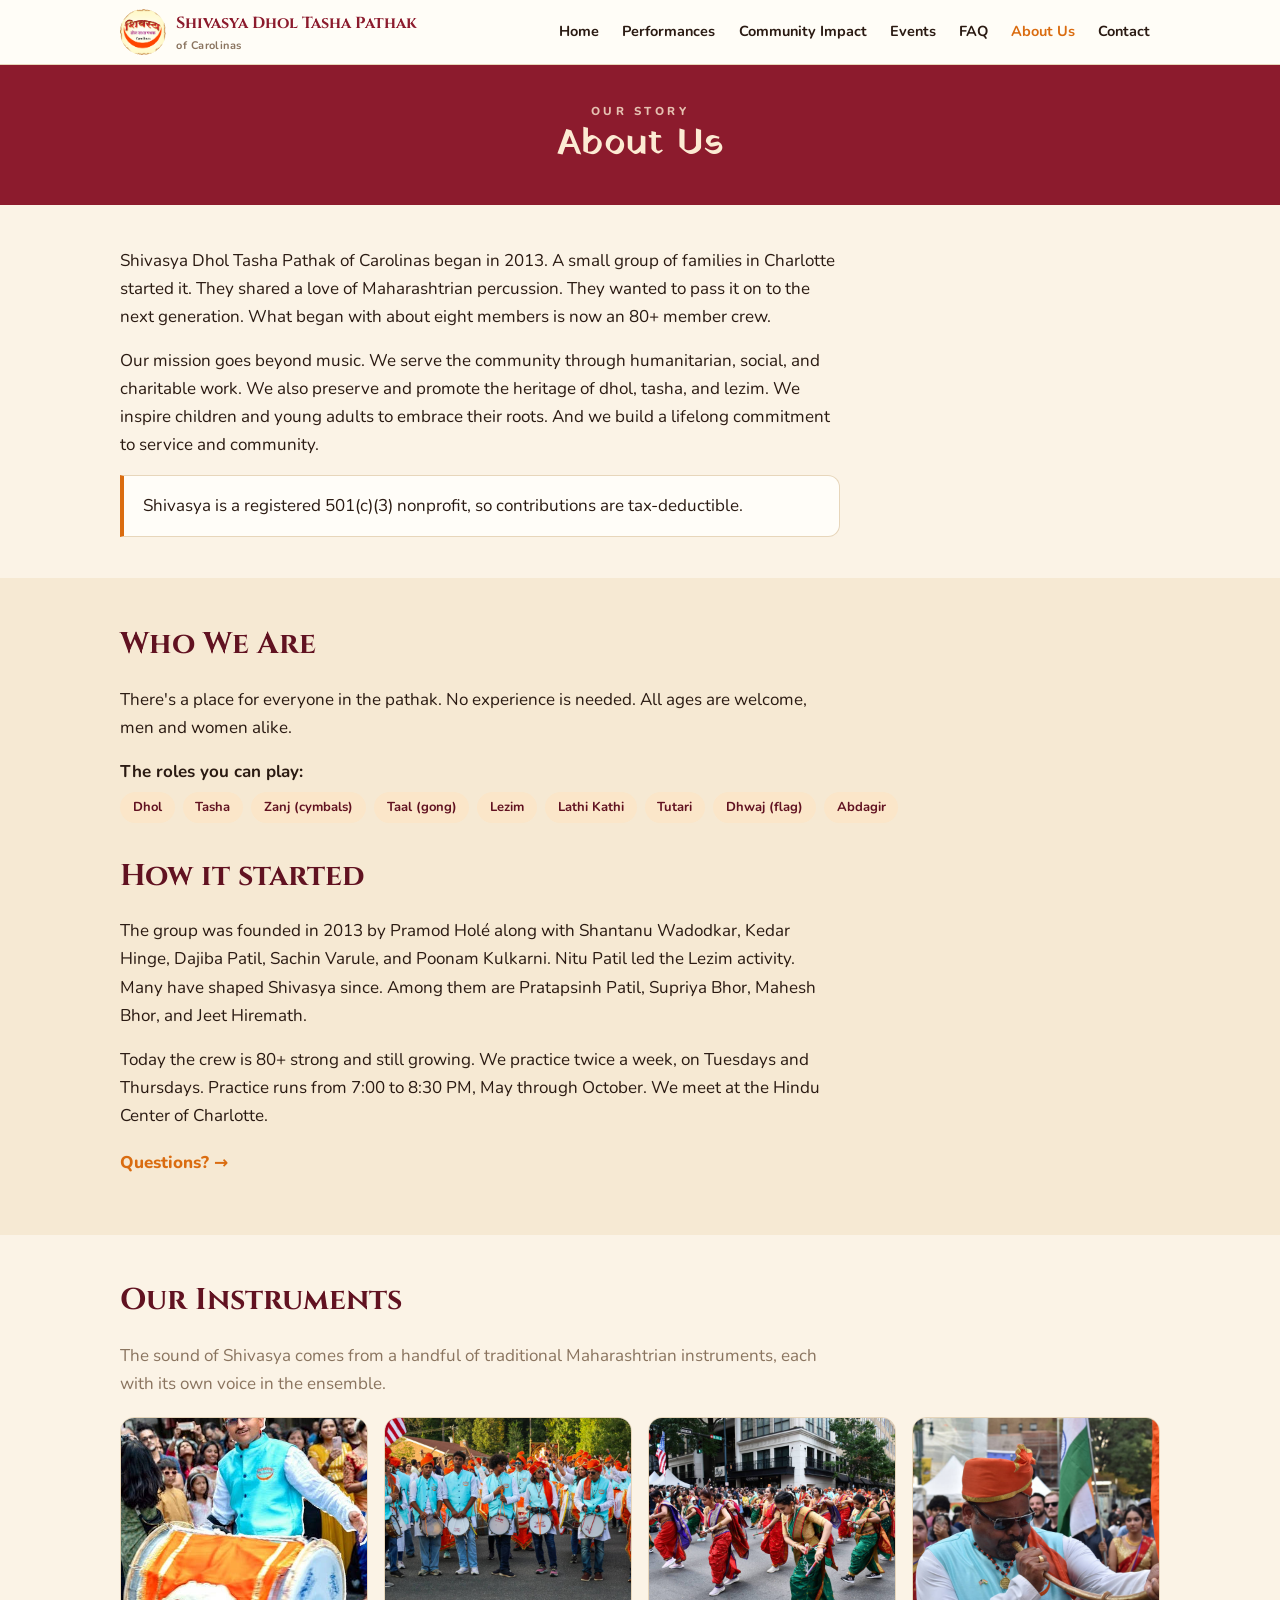
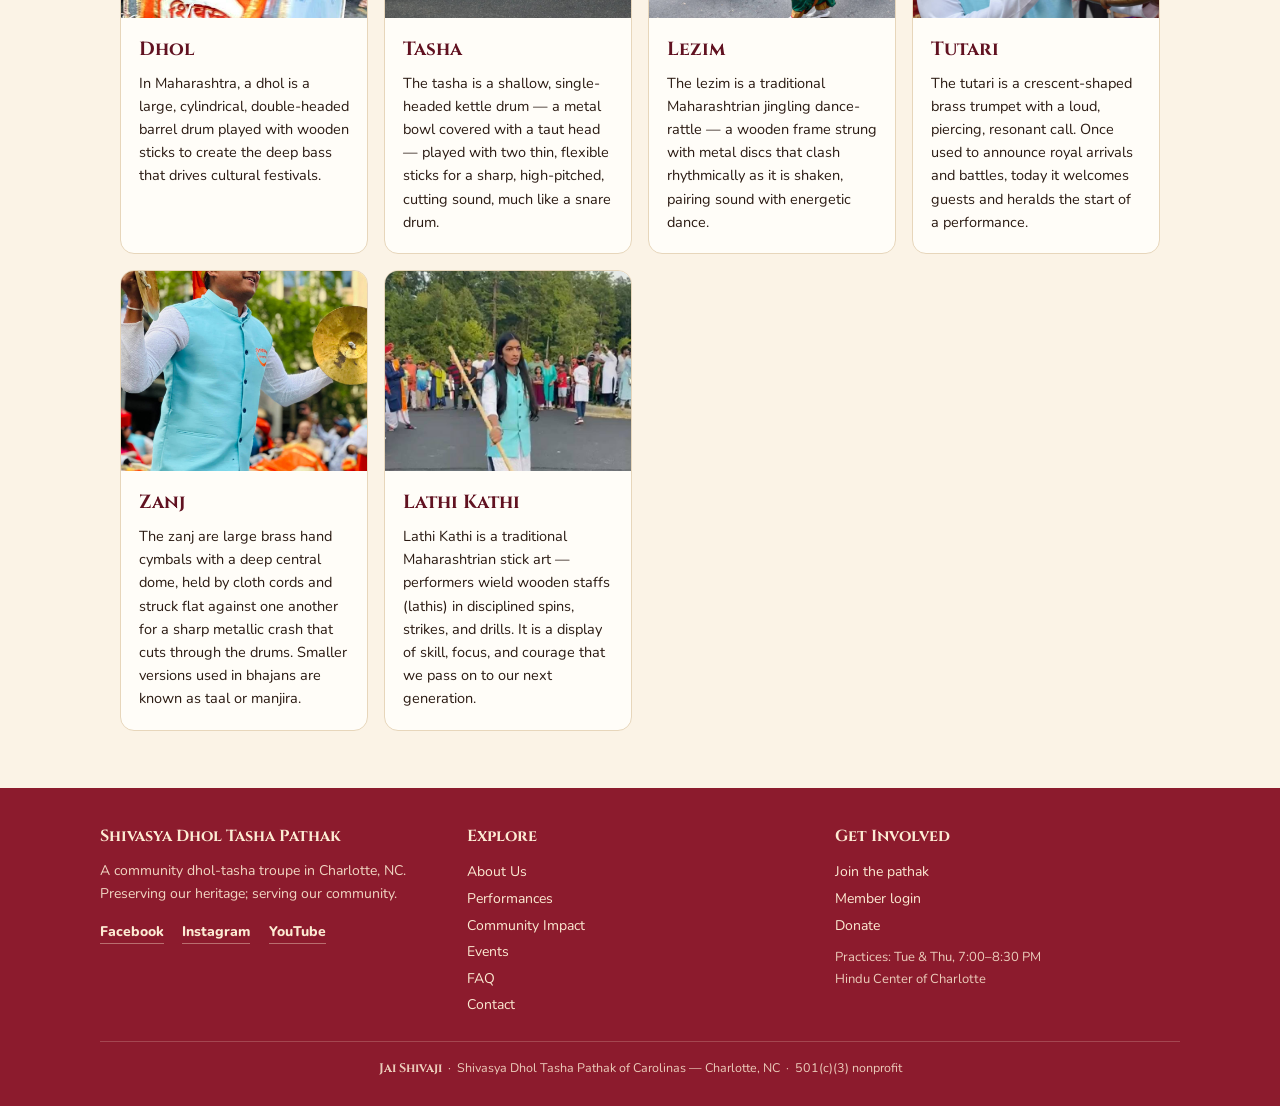
==== about.html @ 94d44137 "About: add Lathi Kathi to Our Instruments Co-Authored-By: Claude Opus 4.8 <noreply@anthropic.com>" ====
<!DOCTYPE html>
<html lang="en">
<head>
<meta charset="utf-8">
<meta name="viewport" content="width=device-width, initial-scale=1">
<title>About Us — Shivasya Dhol Tasha Pathak of Carolinas</title>
<meta name="description" content="Our story and who we are: Shivasya Dhol Tasha Pathak began in 2013 in Charlotte and is now an 80+ member crew preserving dhol, tasha, and lezim.">
<link rel="icon" href="assets/logo.png">
<link rel="preconnect" href="https://fonts.googleapis.com">
<link rel="preconnect" href="https://fonts.gstatic.com" crossorigin>
<link href="https://fonts.googleapis.com/css2?family=Cinzel:wght@500;700&family=Nunito:wght@400;600;700;800&display=swap" rel="stylesheet">
<link rel="stylesheet" href="styles.css">
</head>
<body>
<header class="site">
  <div class="nav">
    <a class="brand" href="index.html">
      <img src="assets/logo.png" alt="Shivasya logo">
      <div><b>Shivasya Dhol Tasha Pathak</b><span>of Carolinas</span></div>
    </a>
    <input type="checkbox" id="nav-toggle">
    <label class="hamburger" for="nav-toggle" aria-label="Open menu">&#9776;</label>
    <ul class="nav-links">
      <li><a href="index.html">Home</a></li>
      <li><a href="performances.html">Performances</a></li>
      <li><a href="community-impact.html">Community Impact</a></li>
      <li><a href="events.html">Events</a></li>
      <li><a href="https://attendance.shivasya.org/faq?from=web">FAQ</a></li>
      <li><a href="about.html" class="active">About Us</a></li>
      <li><a href="contact.html">Contact</a></li>
    </ul>
  </div>
</header>

<div class="page-head">
  <div class="eyebrow">Our Story</div>
  <h1>About Us</h1>
</div>

<section>
  <div class="wrap content">
    <p>Shivasya Dhol Tasha Pathak of Carolinas began in 2013. A small group of families in Charlotte started it. They shared a love of Maharashtrian percussion. They wanted to pass it on to the next generation. What began with about eight members is now an 80+ member crew.</p>
    <p>Our mission goes beyond music. We serve the community through humanitarian, social, and charitable work. We also preserve and promote the heritage of dhol, tasha, and lezim. We inspire children and young adults to embrace their roots. And we build a lifelong commitment to service and community.</p>
    <div class="callout"><p style="margin:0">Shivasya is a registered 501(c)(3) nonprofit, so contributions are tax-deductible.</p></div>
  </div>
</section>

<section class="tint">
  <div class="wrap content">
    <h2>Who We Are</h2>
    <p>There's a place for everyone in the pathak. No experience is needed. All ages are welcome, men and women alike.</p>
    <p style="margin-bottom:.4rem"><strong>The roles you can play:</strong></p>
    <div class="roles">
      <span>Dhol</span><span>Tasha</span><span>Zanj (cymbals)</span><span>Taal (gong)</span><span>Lezim</span><span>Lathi Kathi</span><span>Tutari</span><span>Dhwaj (flag)</span><span>Abdagir</span>
    </div>

    <h2 style="margin-top:1.8rem">How it started</h2>
    <p>The group was founded in 2013 by Pramod Hol&eacute; along with Shantanu Wadodkar, Kedar Hinge, Dajiba Patil, Sachin Varule, and Poonam Kulkarni. Nitu Patil led the Lezim activity. Many have shaped Shivasya since. Among them are Pratapsinh Patil, Supriya Bhor, Mahesh Bhor, and Jeet Hiremath.</p>
    <p>Today the crew is 80+ strong and still growing. We practice twice a week, on Tuesdays and Thursdays. Practice runs from 7:00 to 8:30 PM, May through October. We meet at the Hindu Center of Charlotte.</p>
    <p style="margin-top:1.2rem"><a href="contact.html" style="font-weight:800;color:var(--saffron)">Questions? &rarr;</a></p>
  </div>
</section>

<section>
  <div class="wrap">
    <h2>Our Instruments</h2>
    <p style="color:var(--muted);max-width:var(--read)">The sound of Shivasya comes from a handful of traditional Maharashtrian instruments, each with its own voice in the ensemble.</p>
    <div class="inst-grid">
      <div class="inst-card">
        <img src="assets/instruments/dhol.jpg" alt="Dhol" loading="lazy">
        <div class="inst-body">
          <h3>Dhol</h3>
          <p>In Maharashtra, a dhol is a large, cylindrical, double-headed barrel drum played with wooden sticks to create the deep bass that drives cultural festivals.</p>
        </div>
      </div>
      <div class="inst-card">
        <img src="assets/instruments/tasha.jpg" alt="Tasha" loading="lazy">
        <div class="inst-body">
          <h3>Tasha</h3>
          <p>The tasha is a shallow, single-headed kettle drum &mdash; a metal bowl covered with a taut head &mdash; played with two thin, flexible sticks for a sharp, high-pitched, cutting sound, much like a snare drum.</p>
        </div>
      </div>
      <div class="inst-card">
        <img src="assets/instruments/lezim.jpg" alt="Lezim" loading="lazy">
        <div class="inst-body">
          <h3>Lezim</h3>
          <p>The lezim is a traditional Maharashtrian jingling dance-rattle &mdash; a wooden frame strung with metal discs that clash rhythmically as it is shaken, pairing sound with energetic dance.</p>
        </div>
      </div>
      <div class="inst-card">
        <img src="assets/instruments/tutari.jpg" alt="Tutari" loading="lazy">
        <div class="inst-body">
          <h3>Tutari</h3>
          <p>The tutari is a crescent-shaped brass trumpet with a loud, piercing, resonant call. Once used to announce royal arrivals and battles, today it welcomes guests and heralds the start of a performance.</p>
        </div>
      </div>
      <div class="inst-card">
        <img src="assets/instruments/zanj.jpg" alt="Zanj" loading="lazy">
        <div class="inst-body">
          <h3>Zanj</h3>
          <p>The zanj are large brass hand cymbals with a deep central dome, held by cloth cords and struck flat against one another for a sharp metallic crash that cuts through the drums. Smaller versions used in bhajans are known as taal or manjira.</p>
        </div>
      </div>
      <div class="inst-card">
        <img src="assets/instruments/lathi-kathi.jpg" alt="Lathi Kathi" loading="lazy">
        <div class="inst-body">
          <h3>Lathi Kathi</h3>
          <p>Lathi Kathi is a traditional Maharashtrian stick art &mdash; performers wield wooden staffs (lathis) in disciplined spins, strikes, and drills. It is a display of skill, focus, and courage that we pass on to our next generation.</p>
        </div>
      </div>
    </div>
  </div>
</section>

<footer class="site">
  <div class="cols">
    <div>
      <h4>Shivasya Dhol Tasha Pathak</h4>
      <p style="font-size:14px;opacity:.9;margin:0">A community dhol-tasha troupe in Charlotte, NC. Preserving our heritage; serving our community.</p>
      <p class="social" style="margin-top:.7rem">
        <a href="https://www.facebook.com/ShivasyaDholTashaPathak">Facebook</a>
        <a href="https://www.instagram.com/shivasyadholtasha/">Instagram</a>
        <a href="https://www.youtube.com/@ShivasyaDholTashaPathak">YouTube</a>
      </p>
    </div>
    <div>
      <h4>Explore</h4>
      <ul class="flinks">
        <li><a href="about.html">About Us</a></li>
        <li><a href="performances.html">Performances</a></li>
        <li><a href="community-impact.html">Community Impact</a></li>
        <li><a href="events.html">Events</a></li>
        <li><a href="https://attendance.shivasya.org/faq?from=web">FAQ</a></li>
        <li><a href="contact.html">Contact</a></li>
      </ul>
    </div>
    <div>
      <h4>Get Involved</h4>
      <ul class="flinks">
        <li><a href="contact.html">Join the pathak</a></li>
        <li><a href="https://attendance.shivasya.org">Member login</a></li>
        <li><a href="donate.html">Donate</a></li>
      </ul>
      <p style="font-size:13px;opacity:.85;margin-top:.5rem">Practices: Tue &amp; Thu, 7:00&ndash;8:30 PM<br>Hindu Center of Charlotte</p>
    </div>
  </div>
  <div class="legal"><span class="jai">Jai Shivaji</span> &nbsp;&middot;&nbsp; Shivasya Dhol Tasha Pathak of Carolinas — Charlotte, NC &nbsp;&middot;&nbsp; 501(c)(3) nonprofit</div>
</footer>
</body>
</html>
---- styles.css ----
/* Shivasya Dhol Tasha Pathak of Carolinas — site styles */
@import url('https://fonts.googleapis.com/css2?family=Yatra+One&display=swap');
:root{
  --bg:#FBF3E6; --surface:#FFFDF8; --surface-alt:#F6E9D3;
  --ink:#2A1A12; --muted:#8A745F; --line:#E7D6BB;
  --saffron:#DA6C10; --saffron-soft:#FBE6C9;
  --crimson:#8C1B2D; --crimson-ink:#611221; --gold:#B4841C;
  --hero-ink:#FCEBD3;
  --maxw:1080px; --read:720px;
  --serif:"Cinzel","Playfair Display",Georgia,serif;
  --display:"Yatra One","Cinzel",Georgia,serif;
  --sans:"Nunito","Segoe UI",system-ui,-apple-system,sans-serif;
}
*{box-sizing:border-box}
html{scroll-behavior:smooth}
body{margin:0;background:var(--bg);color:var(--ink);font-family:var(--sans);line-height:1.65;font-size:17px}
img{max-width:100%;display:block}
a{color:var(--crimson);text-decoration:none}
a:hover{text-decoration:underline}
.wrap{max-width:var(--maxw);margin:0 auto;padding:0 1.25rem}
.read{max-width:var(--read)}

/* ---- Header / nav ---- */
header.site{position:sticky;top:0;z-index:50;background:rgba(255,253,248,.96);border-bottom:1px solid var(--line);backdrop-filter:saturate(1.2) blur(4px)}
.nav{display:flex;align-items:center;justify-content:space-between;gap:1rem;max-width:var(--maxw);margin:0 auto;padding:.55rem 1.25rem}
.brand{display:flex;align-items:center;gap:.65rem;min-width:0}
.brand img{width:46px;height:46px;border-radius:50%;flex-shrink:0}
.brand b{font-family:var(--serif);font-size:16px;font-weight:700;color:var(--crimson);line-height:1.1}
.brand span{display:block;font-size:11px;color:var(--muted);font-weight:700;letter-spacing:.04em}
.nav-links{display:flex;align-items:center;gap:.25rem;list-style:none;margin:0;padding:0;flex-wrap:wrap}
.nav-links a{color:var(--ink);font-weight:700;font-size:14.5px;padding:.4rem .6rem;border-radius:8px}
.nav-links a:hover{background:var(--saffron-soft);text-decoration:none;color:var(--crimson-ink)}
.nav-links a.active{color:var(--saffron)}
.nav-links a.cta{background:var(--saffron);color:#fff}
.nav-links a.cta:hover{filter:brightness(1.05);background:var(--saffron);color:#fff}
.hamburger{display:none;cursor:pointer;font-size:24px;line-height:1;color:var(--crimson);background:none;border:none;padding:.3rem .5rem}
#nav-toggle{display:none}
@media (max-width:820px){
  .hamburger{display:block}
  .nav-links{display:none;width:100%;flex-direction:column;align-items:stretch;gap:.1rem;padding:.4rem 0 .6rem}
  #nav-toggle:checked ~ .nav-links{display:flex}
  .nav-links a{padding:.6rem .4rem}
  .nav{flex-wrap:wrap}
}

/* ---- Hero ---- */
.hero{background:linear-gradient(180deg,rgba(44,12,18,.58) 0%,rgba(44,12,18,.66) 55%,rgba(44,12,18,.82) 100%),url("assets/hero-group.jpg") center 42%/cover no-repeat;color:var(--hero-ink);text-align:center;padding:5rem 1.25rem 4.5rem}
.hero .logo{width:96px;height:96px;border-radius:50%;margin:0 auto .9rem;box-shadow:0 6px 24px rgba(0,0,0,.25)}
.hero .eyebrow{font-size:12px;letter-spacing:.34em;text-transform:uppercase;font-weight:800;opacity:.85}
.hero h1{font-family:var(--display);font-weight:400;font-size:clamp(28px,5.3vw,44px);line-height:1.22;margin:.5rem auto .6rem;max-width:18ch;text-wrap:balance}
.hero p.lead{font-size:clamp(15px,2.2vw,18px);max-width:40ch;margin:0 auto 1.4rem;opacity:.95}
.beat{display:flex;gap:9px;align-items:center;justify-content:center;margin:0 0 1.4rem}
.beat i{width:8px;height:8px;border-radius:50%;background:var(--saffron);display:block}
.beat .b{width:30px;height:3px;border-radius:2px;background:var(--gold);opacity:.85}
.btns{display:flex;gap:.7rem;justify-content:center;flex-wrap:wrap}
.btn{display:inline-block;padding:.75rem 1.4rem;border-radius:11px;font-weight:800;font-size:15px}
.btn-primary{background:var(--saffron);color:#fff}
.btn-primary:hover{filter:brightness(1.06);text-decoration:none;color:#fff}
.btn-ghost{background:transparent;color:var(--hero-ink);border:1.5px solid rgba(252,235,211,.6)}
.btn-ghost:hover{background:rgba(252,235,211,.12);text-decoration:none;color:var(--hero-ink)}

/* ---- Page header (interior pages) ---- */
.page-head{background:var(--crimson);color:var(--hero-ink);text-align:center;padding:2.3rem 1.25rem}
.page-head h1{font-family:var(--display);font-weight:400;font-size:clamp(26px,4.3vw,37px);line-height:1.2;margin:.1rem 0}
.page-head .eyebrow{font-size:11.5px;letter-spacing:.3em;text-transform:uppercase;font-weight:800;opacity:.8}

/* ---- Sections ---- */
section{padding:2.6rem 0}
section.tint{background:var(--surface-alt)}
h2{font-family:var(--serif);font-size:clamp(22px,3.4vw,30px);color:var(--crimson-ink);margin:0 0 1rem;font-weight:700;text-wrap:balance}
h3{font-size:19px;margin:0 0 .4rem;color:var(--ink)}
p{margin:0 0 1rem}
.content p{max-width:var(--read)}
.eyebrow-dark{font-size:11.5px;letter-spacing:.24em;text-transform:uppercase;font-weight:800;color:var(--saffron);margin-bottom:.5rem}

/* ---- Cards / grid ---- */
.grid{display:grid;grid-template-columns:repeat(auto-fit,minmax(230px,1fr));gap:1rem}
.card{background:var(--surface);border:1px solid var(--line);border-radius:14px;padding:1.25rem}
.card h3{color:var(--crimson-ink);font-family:var(--serif)}
.card p{font-size:15px;color:var(--ink);margin-bottom:.6rem}
.card a.more{font-weight:800;font-size:14px;color:var(--saffron)}

/* ---- Stat strip ---- */
.stats{display:grid;grid-template-columns:repeat(auto-fit,minmax(150px,1fr));gap:1rem;text-align:center}
.stat{background:var(--surface);border:1px solid var(--line);border-radius:14px;padding:1.2rem 1rem}
.stat .n{font-family:var(--serif);font-size:30px;font-weight:700;color:var(--saffron);line-height:1}
.stat .l{font-size:13px;color:var(--muted);margin-top:.35rem;font-weight:700}

/* ---- Lists ---- */
ul.plain{padding-left:1.1rem}
ul.plain li{margin:.3rem 0;max-width:var(--read)}
.roles{display:flex;flex-wrap:wrap;gap:.5rem;margin:.3rem 0 1rem}
.roles span{background:var(--saffron-soft);color:var(--crimson-ink);border-radius:20px;padding:.3rem .8rem;font-size:13px;font-weight:700}

/* ---- Callout ---- */
.callout{background:var(--surface);border:1px solid var(--line);border-left:4px solid var(--saffron);border-radius:0 12px 12px 0;padding:1rem 1.2rem;max-width:var(--read)}

/* ---- Contact details ---- */
.detail{display:flex;gap:.6rem;align-items:baseline;margin:.4rem 0;max-width:var(--read)}
.detail b{color:var(--crimson-ink);min-width:95px;display:inline-block}

/* ---- Footer ---- */
footer.site{background:var(--crimson);color:var(--hero-ink);padding:2.2rem 1.25rem 1.6rem;margin-top:1rem}
footer.site .cols{display:grid;grid-template-columns:repeat(auto-fit,minmax(200px,1fr));gap:1.4rem;max-width:var(--maxw);margin:0 auto}
footer.site a{color:var(--hero-ink)}
footer.site h4{font-family:var(--serif);margin:0 0 .6rem;font-size:16px}
footer.site .flinks{list-style:none;padding:0;margin:0;font-size:14px;line-height:1.9}
footer.site .social a{display:inline-block;margin-right:.9rem;font-weight:800;font-size:14px;border-bottom:1px solid rgba(252,235,211,.4)}
footer.site .legal{max-width:var(--maxw);margin:1.4rem auto 0;padding-top:1rem;border-top:1px solid rgba(252,235,211,.25);font-size:12.5px;opacity:.85;text-align:center}
footer.site .jai{font-family:var(--serif);font-weight:700;opacity:1}

.contact-form{max-width:var(--read);display:flex;flex-direction:column;gap:.9rem;margin-top:.5rem}
.contact-form label{font-weight:700;font-size:14px;color:var(--crimson-ink);display:flex;flex-direction:column;gap:.35rem}
.contact-form .opt{font-weight:500;color:var(--muted)}
.contact-form input,.contact-form textarea{font-family:var(--sans);font-size:15px;padding:.6rem .7rem;border:1px solid var(--line);border-radius:10px;background:var(--surface);color:var(--ink);width:100%;box-sizing:border-box}
.contact-form input:focus,.contact-form textarea:focus{outline:2px solid var(--saffron);border-color:var(--saffron)}
.contact-form button{align-self:flex-start;margin-top:.3rem;border:none;cursor:pointer}
.ev-intro{max-width:var(--read);margin-bottom:1.5rem}
.ev-filter{display:flex;flex-wrap:wrap;gap:8px;margin:0 0 1.4rem}
.ev-filter button{font-family:var(--sans);font-size:13.5px;font-weight:700;cursor:pointer;border:1px solid var(--line);background:var(--surface);color:var(--ink);border-radius:20px;padding:.4rem .9rem;transition:all .15s}
.ev-filter button:hover{border-color:var(--saffron);color:var(--crimson-ink)}
.ev-filter button.active{background:var(--saffron);border-color:var(--saffron);color:#fff}
details.ev-year{border:1px solid var(--line);border-radius:12px;margin-bottom:12px;background:var(--surface);overflow:hidden}
details.ev-year>summary{list-style:none;cursor:pointer;padding:.9rem 1.1rem;font-family:var(--serif);font-size:20px;font-weight:700;color:var(--crimson-ink);display:flex;align-items:center;gap:10px}
details.ev-year>summary::-webkit-details-marker{display:none}
details.ev-year>summary .yr-count{font-family:var(--sans);font-size:12.5px;font-weight:700;color:var(--muted);margin-left:auto}
details.ev-year>summary::after{content:"\25B8";color:var(--saffron);transition:transform .2s}
details.ev-year[open]>summary::after{transform:rotate(90deg)}
.ev-grid{display:grid;grid-template-columns:repeat(auto-fill,minmax(230px,1fr));gap:12px;padding:0 1.1rem 1.1rem}
.ev-card{display:block;background:var(--bg);border:1px solid var(--line);border-radius:10px;padding:.85rem 1rem;text-decoration:none;color:var(--ink);transition:all .15s}
.ev-card:hover{border-color:var(--saffron);text-decoration:none;transform:translateY(-1px)}
.ev-card .en{font-weight:800;font-size:15px;color:var(--crimson-ink);margin-bottom:.2rem}
.ev-card .ed{font-size:12.5px;color:var(--muted);margin-bottom:.55rem}
.ev-tag{display:inline-block;font-size:11px;font-weight:800;border-radius:20px;padding:2px 10px}
.ev-tag.performance{background:var(--saffron-soft);color:var(--crimson-ink)}
.ev-tag.community{background:#E3F2E3;color:#2E6B2E}
.ev-tag.other{background:var(--surface-alt);color:var(--gold)}
.ev-detail{max-width:760px;margin:0 auto;padding:0 1.25rem}
.ev-back{display:inline-block;font-weight:700;color:var(--saffron);text-decoration:none;margin-bottom:.4rem}
.ev-gallery{display:grid;grid-template-columns:repeat(auto-fill,minmax(180px,1fr));gap:10px;margin-top:1rem}
.ev-gallery img{width:100%;height:160px;object-fit:cover;border-radius:10px;border:1px solid var(--line)}
.ev-video{position:relative;padding-bottom:56.25%;height:0;margin-top:1rem;border-radius:10px;overflow:hidden}
.ev-video iframe{position:absolute;top:0;left:0;width:100%;height:100%;border:0}
/* ---- Instruments (About page) ---- */
.inst-grid{display:grid;grid-template-columns:repeat(auto-fill,minmax(240px,1fr));gap:16px;margin-top:1.2rem}
.inst-card{background:var(--surface);border:1px solid var(--line);border-radius:14px;overflow:hidden;display:flex;flex-direction:column}
.inst-card img{width:100%;height:200px;object-fit:cover;display:block;background:var(--surface-alt)}
.inst-card .inst-body{padding:1rem 1.1rem 1.2rem}
.inst-card h3{font-family:var(--serif);color:var(--crimson-ink);font-size:19px;margin:0 0 .4rem}
.inst-card p{font-size:14.5px;color:var(--ink);margin:0;line-height:1.6}
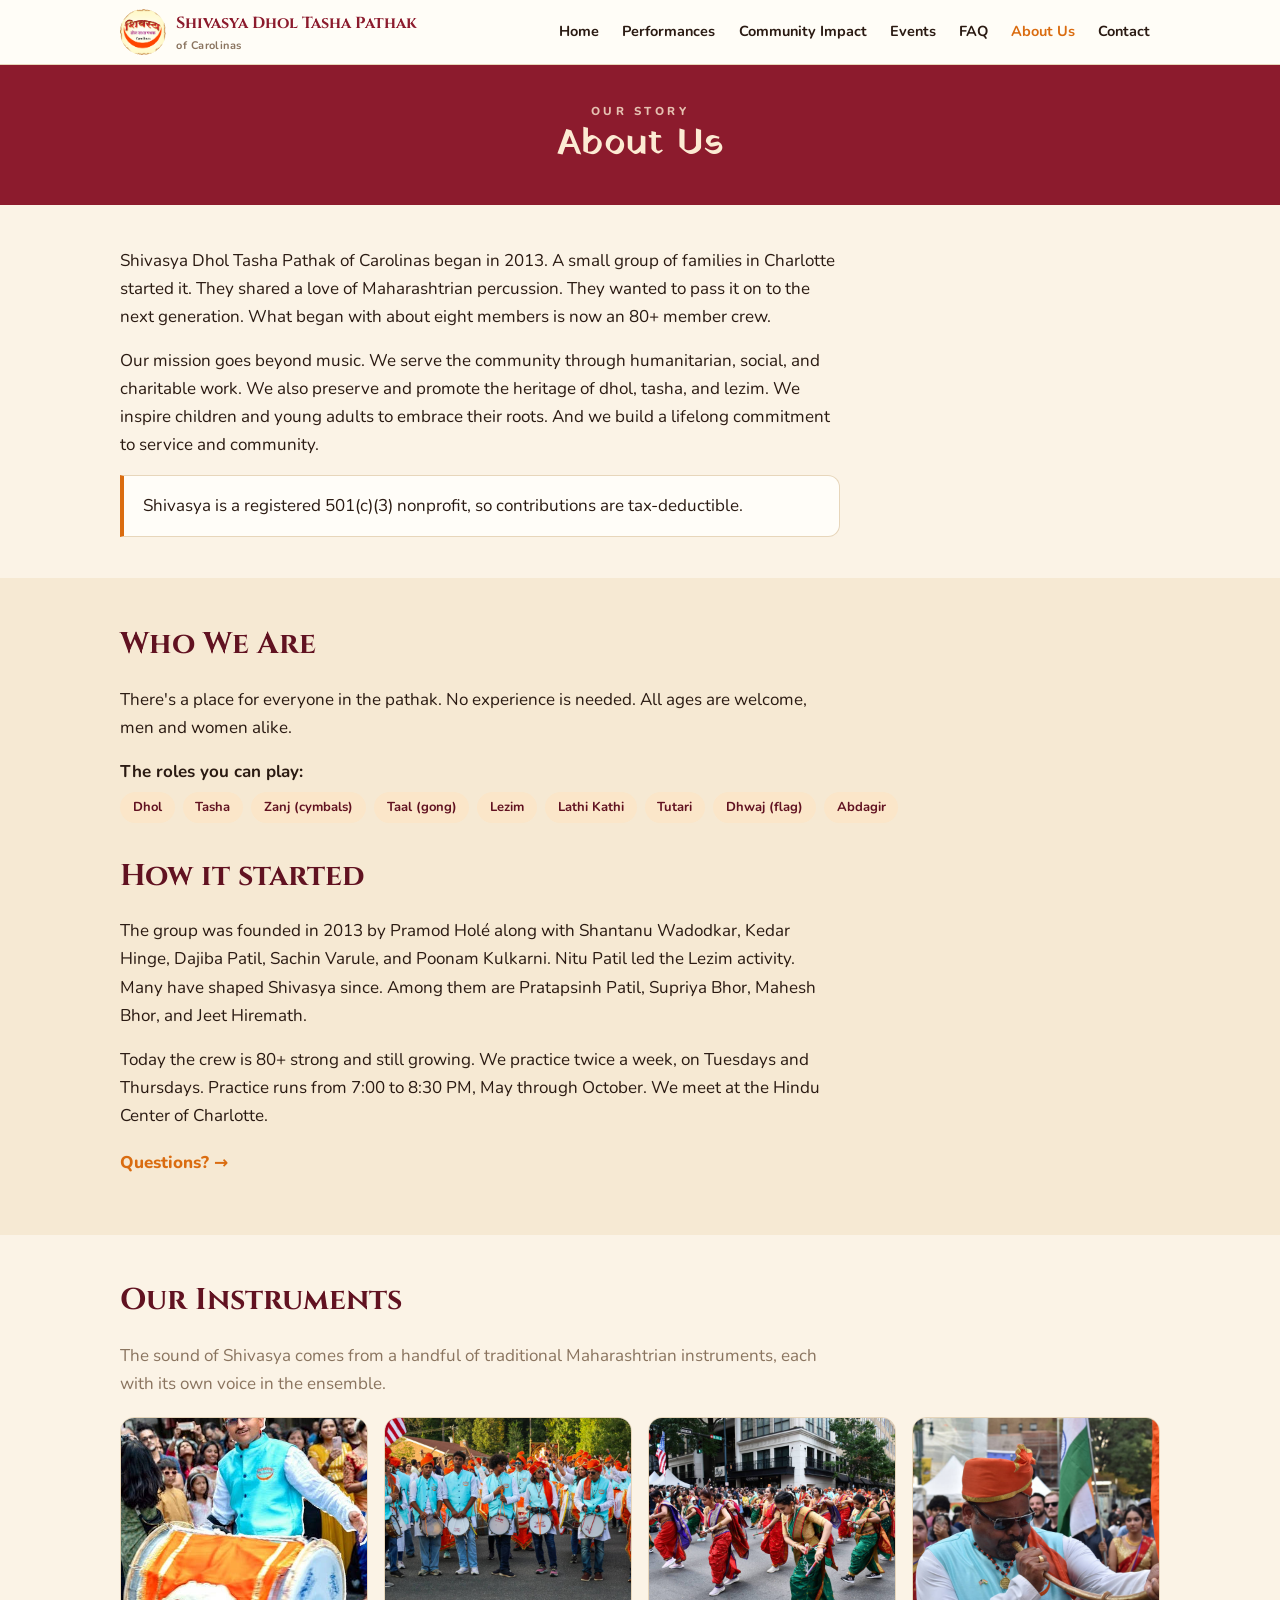
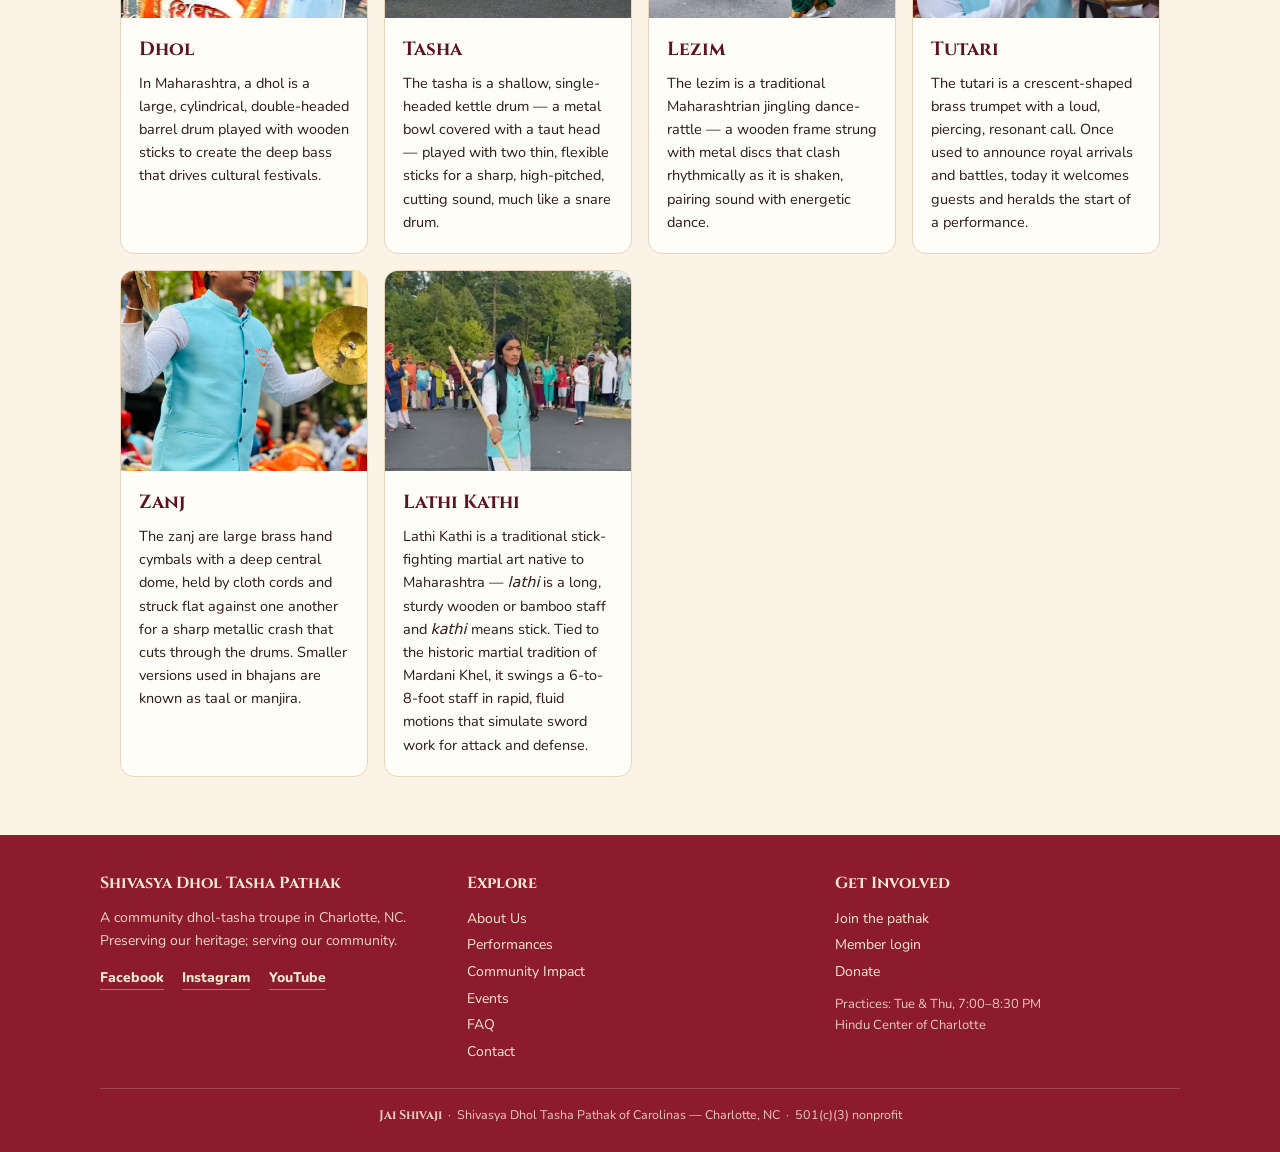
==== commit e7c46f4f: "About: expand Lathi Kathi description (Mardani Khel, staff details) Co-Authored-By: Claude Opus 4.8 " ====
--- a/about.html
+++ b/about.html
@@ -105,7 +105,7 @@
         <img src="assets/instruments/lathi-kathi.jpg" alt="Lathi Kathi" loading="lazy">
         <div class="inst-body">
           <h3>Lathi Kathi</h3>
-          <p>Lathi Kathi is a traditional Maharashtrian stick art &mdash; performers wield wooden staffs (lathis) in disciplined spins, strikes, and drills. It is a display of skill, focus, and courage that we pass on to our next generation.</p>
+          <p>Lathi Kathi is a traditional stick-fighting martial art native to Maharashtra &mdash; <em>lathi</em> is a long, sturdy wooden or bamboo staff and <em>kathi</em> means stick. Tied to the historic martial tradition of Mardani Khel, it swings a 6-to-8-foot staff in rapid, fluid motions that simulate sword work for attack and defense.</p>
         </div>
       </div>
     </div>
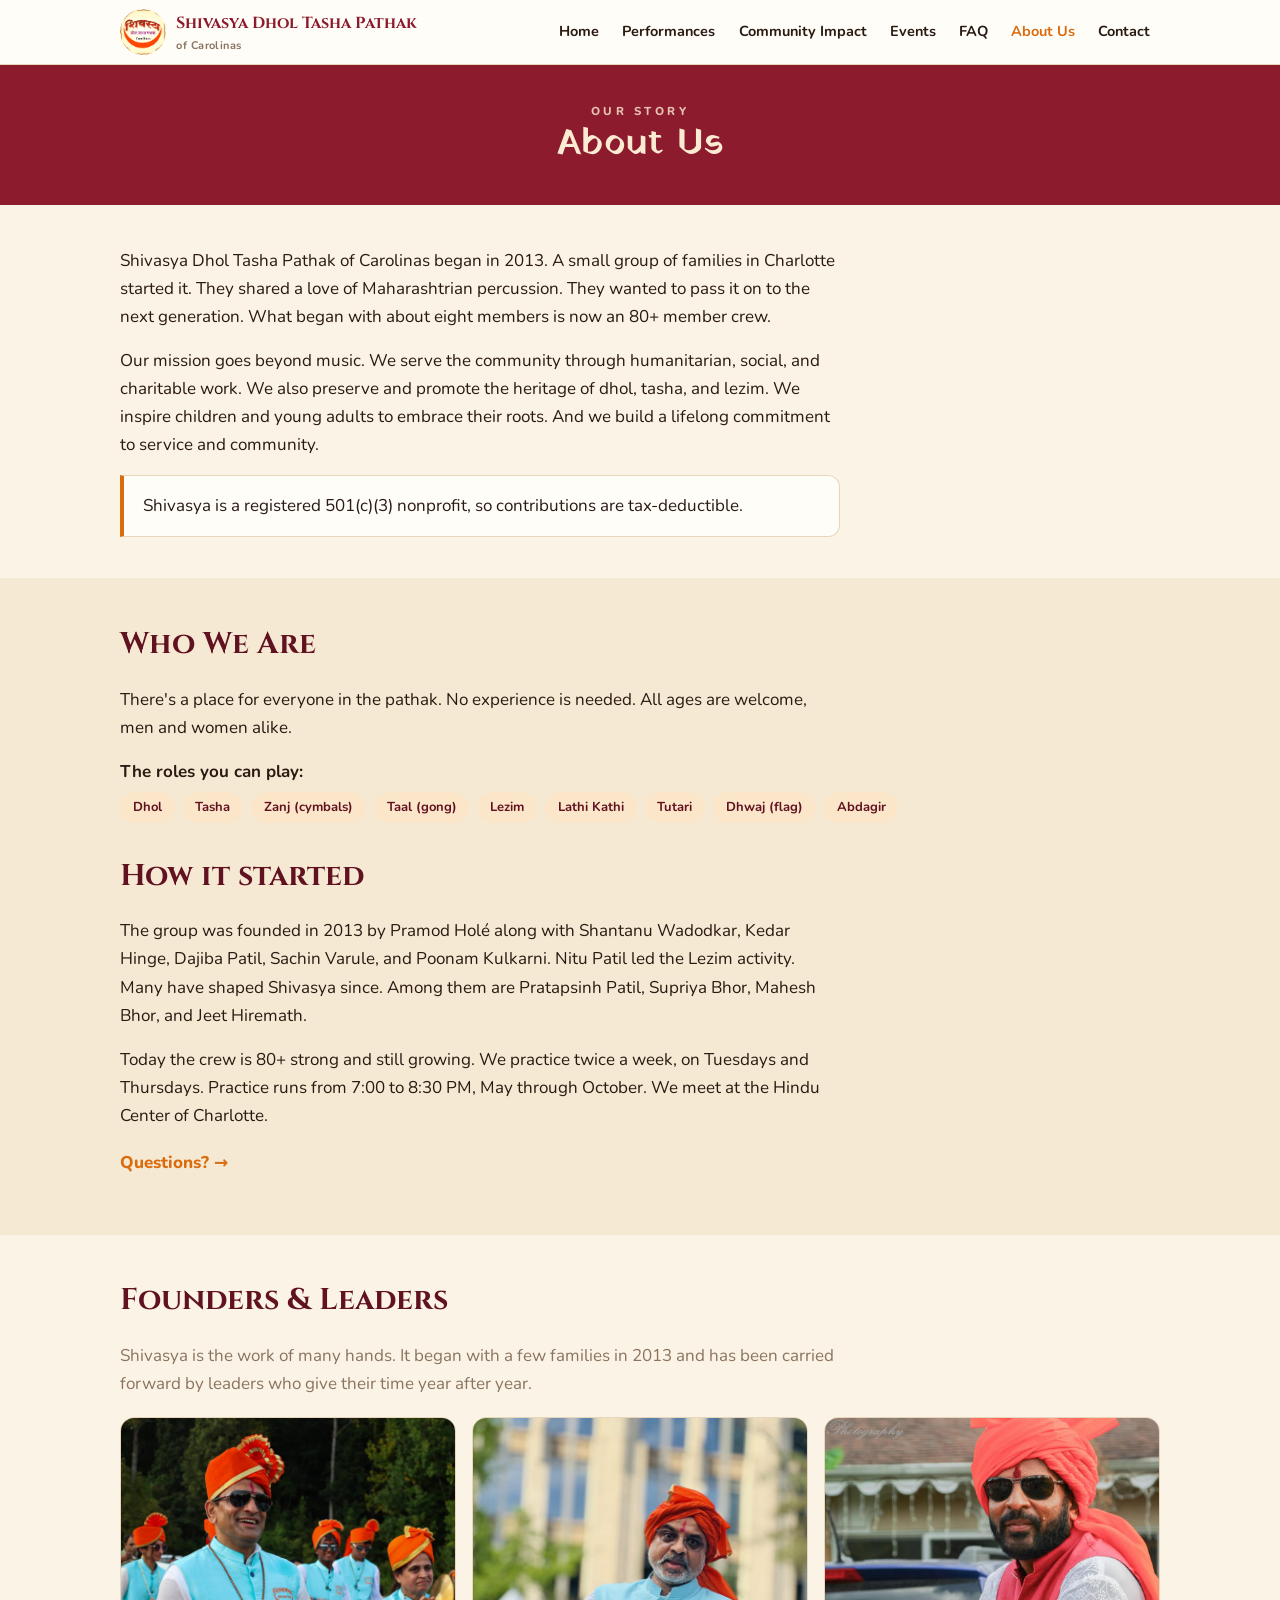
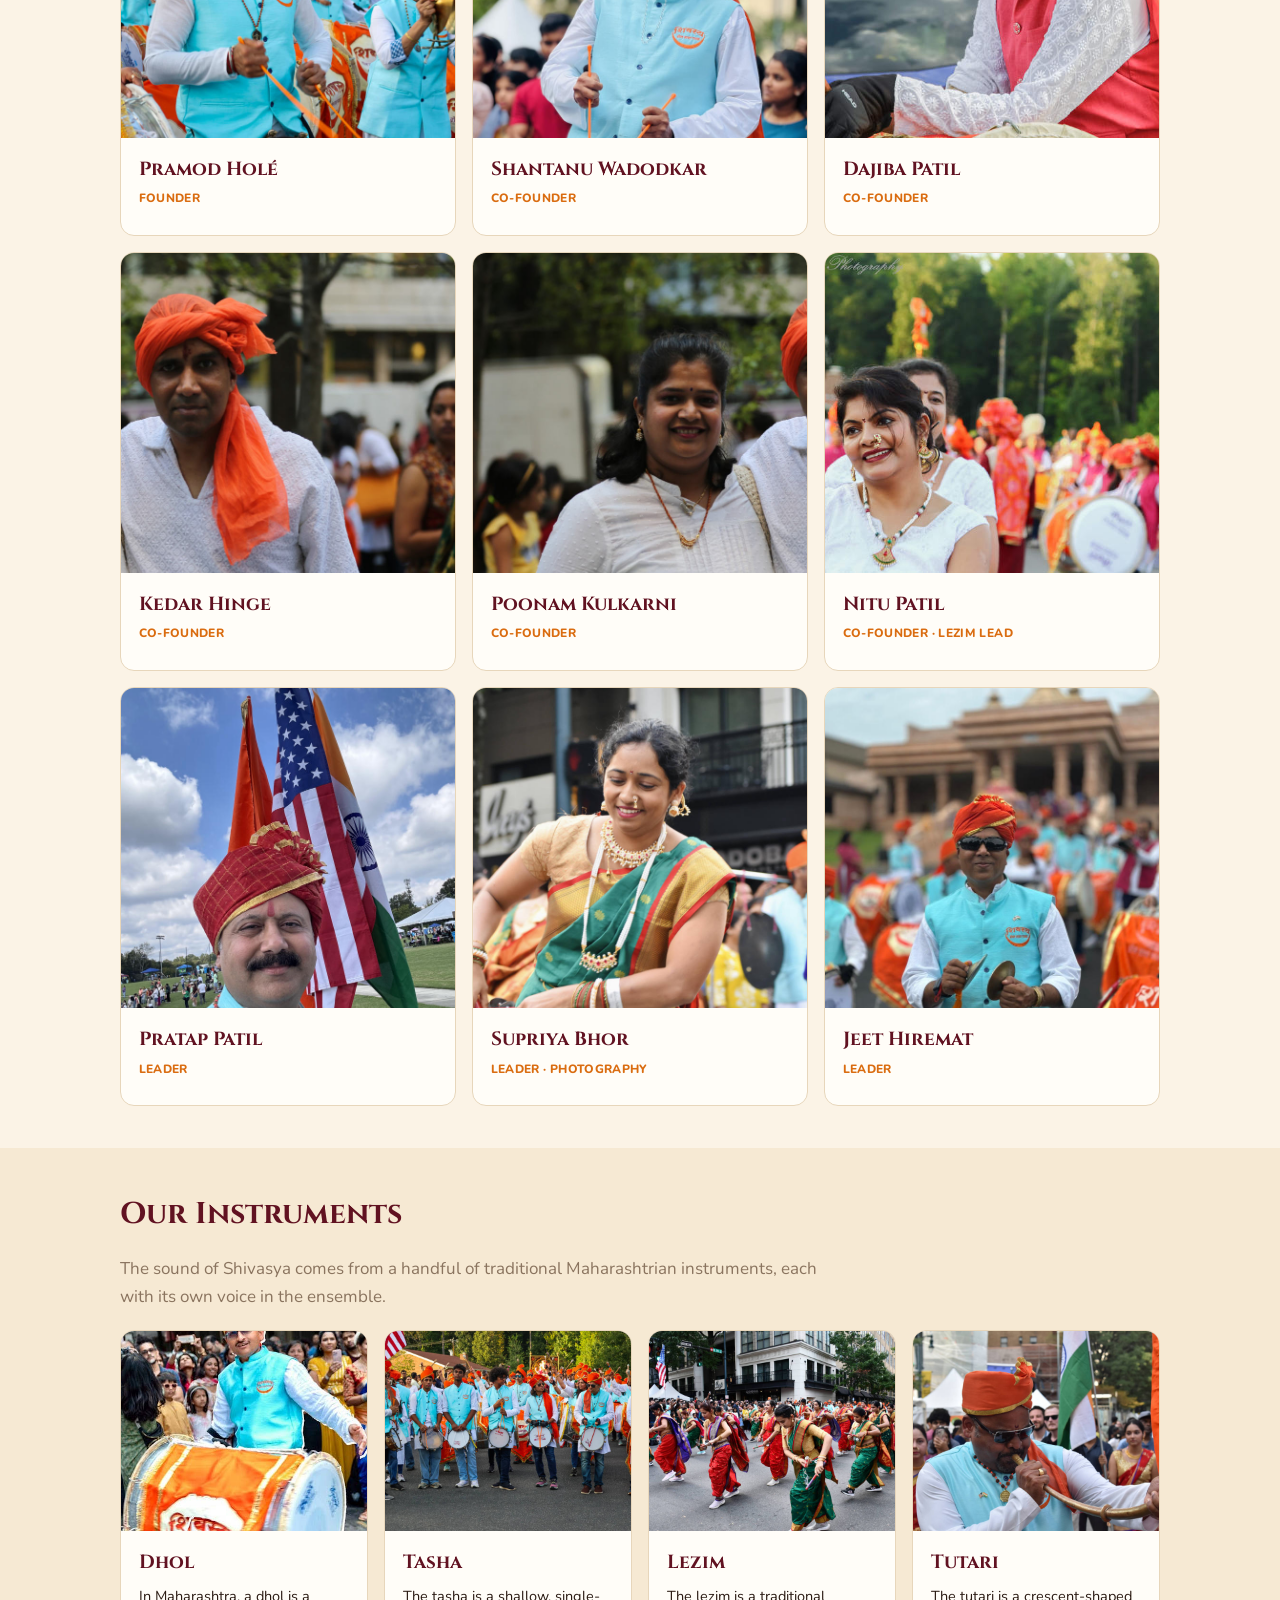
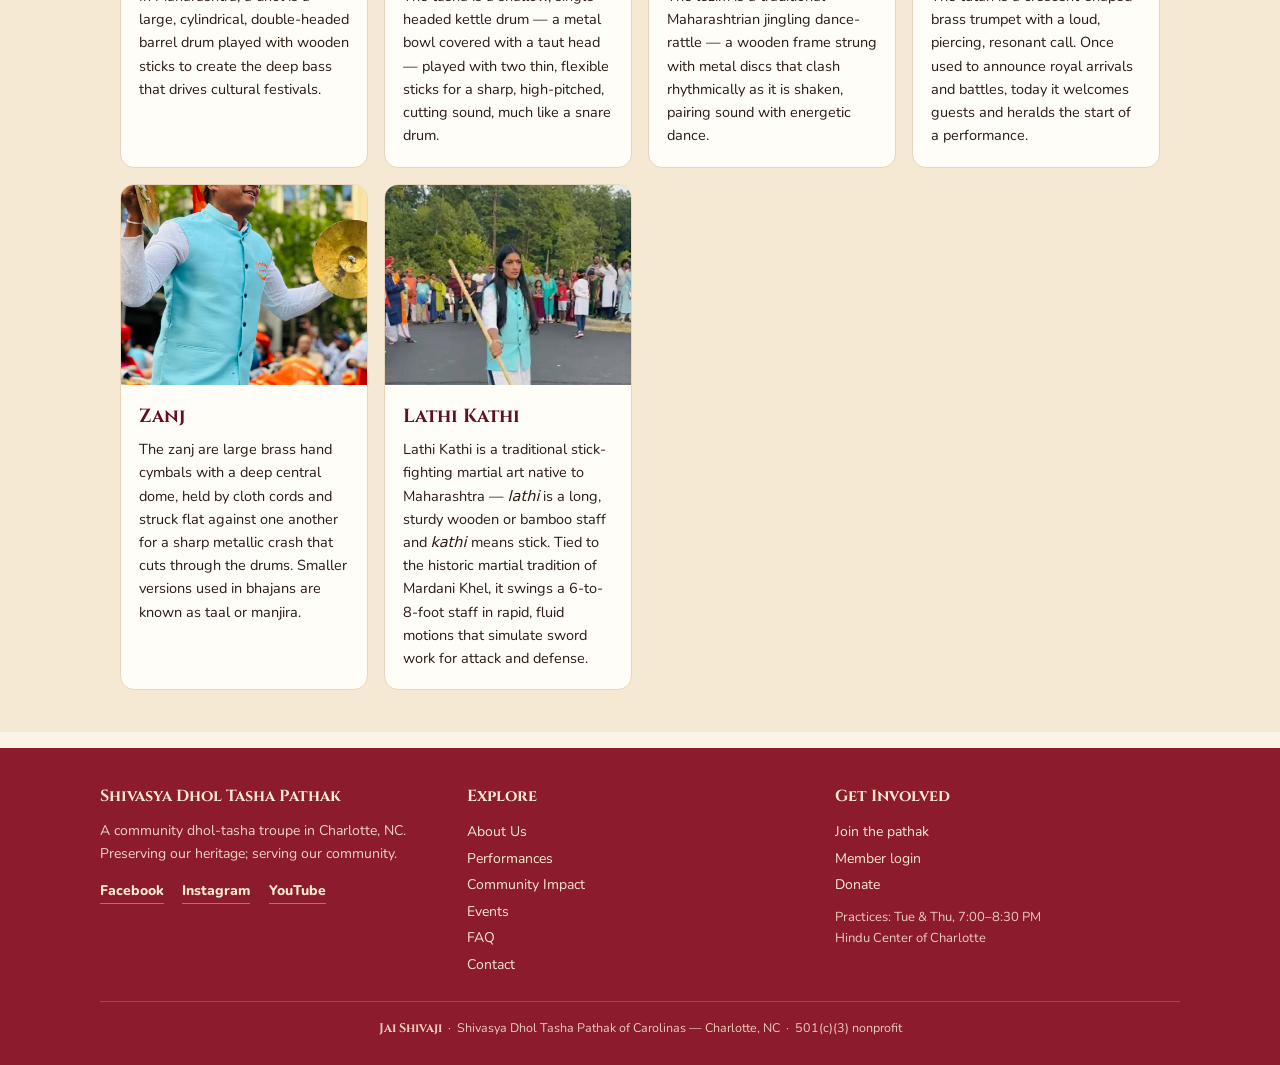
==== commit 45926c73: "Add Founders & Leaders (About) and Jaanvi Hole youth leader (Community Impact) - About Us: 'Founders" ====
--- a/about.html
+++ b/about.html
@@ -62,6 +62,51 @@
 </section>
 
 <section>
+  <div class="wrap">
+    <h2>Founders &amp; Leaders</h2>
+    <p style="color:var(--muted);max-width:var(--read)">Shivasya is the work of many hands. It began with a few families in 2013 and has been carried forward by leaders who give their time year after year.</p>
+    <div class="award-grid">
+      <div class="award-card">
+        <img src="assets/people/pramod-hole.jpg" alt="Pramod Holé" loading="lazy">
+        <div class="body"><h3>Pramod Holé</h3><p class="meta">Founder</p></div>
+      </div>
+      <div class="award-card">
+        <img src="assets/people/shantanu-wadodkar.jpg" alt="Shantanu Wadodkar" loading="lazy">
+        <div class="body"><h3>Shantanu Wadodkar</h3><p class="meta">Co-founder</p></div>
+      </div>
+      <div class="award-card">
+        <img src="assets/people/dajiba-patil.jpg" alt="Dajiba Patil" loading="lazy">
+        <div class="body"><h3>Dajiba Patil</h3><p class="meta">Co-founder</p></div>
+      </div>
+      <div class="award-card">
+        <img src="assets/people/kedar-hinge.jpg" alt="Kedar Hinge" loading="lazy">
+        <div class="body"><h3>Kedar Hinge</h3><p class="meta">Co-founder</p></div>
+      </div>
+      <div class="award-card">
+        <img src="assets/people/poonam-kulkarni.jpg" alt="Poonam Kulkarni" loading="lazy">
+        <div class="body"><h3>Poonam Kulkarni</h3><p class="meta">Co-founder</p></div>
+      </div>
+      <div class="award-card">
+        <img src="assets/people/nitu-patil.jpg" alt="Nitu Patil" loading="lazy">
+        <div class="body"><h3>Nitu Patil</h3><p class="meta">Co-founder &middot; Lezim lead</p></div>
+      </div>
+      <div class="award-card">
+        <img src="assets/people/pratap-patil.jpg" alt="Pratap Patil" loading="lazy">
+        <div class="body"><h3>Pratap Patil</h3><p class="meta">Leader</p></div>
+      </div>
+      <div class="award-card">
+        <img src="assets/people/supriya-bhor.jpg" alt="Supriya Bhor" loading="lazy">
+        <div class="body"><h3>Supriya Bhor</h3><p class="meta">Leader &middot; Photography</p></div>
+      </div>
+      <div class="award-card">
+        <img src="assets/people/jeet-hiremat.jpg" alt="Jeet Hiremat" loading="lazy">
+        <div class="body"><h3>Jeet Hiremat</h3><p class="meta">Leader</p></div>
+      </div>
+    </div>
+  </div>
+</section>
+
+<section class="tint">
   <div class="wrap">
     <h2>Our Instruments</h2>
     <p style="color:var(--muted);max-width:var(--read)">The sound of Shivasya comes from a handful of traditional Maharashtrian instruments, each with its own voice in the ensemble.</p>
--- a/styles.css
+++ b/styles.css
@@ -148,3 +148,12 @@
 .inst-card .inst-body{padding:1rem 1.1rem 1.2rem}
 .inst-card h3{font-family:var(--serif);color:var(--crimson-ink);font-size:19px;margin:0 0 .4rem}
 .inst-card p{font-size:14.5px;color:var(--ink);margin:0;line-height:1.6}
+
+/* ---- Youth Service Awards (Community Impact) ---- */
+.award-grid{display:grid;grid-template-columns:repeat(auto-fill,minmax(260px,1fr));gap:16px;margin-top:1.2rem}
+.award-card{background:var(--surface);border:1px solid var(--line);border-radius:14px;overflow:hidden}
+.award-card img{width:100%;height:320px;object-fit:cover;object-position:center 15%;display:block;background:var(--surface-alt)}
+.award-card .body{padding:1rem 1.1rem 1.2rem}
+.award-card h3{font-family:var(--serif);color:var(--crimson-ink);font-size:19px;margin:0 0 .25rem}
+.award-card .meta{font-size:12px;font-weight:800;color:var(--saffron);margin:0 0 .5rem;text-transform:uppercase;letter-spacing:.03em}
+.award-card p{font-size:14px;color:var(--ink);margin:0;line-height:1.55}
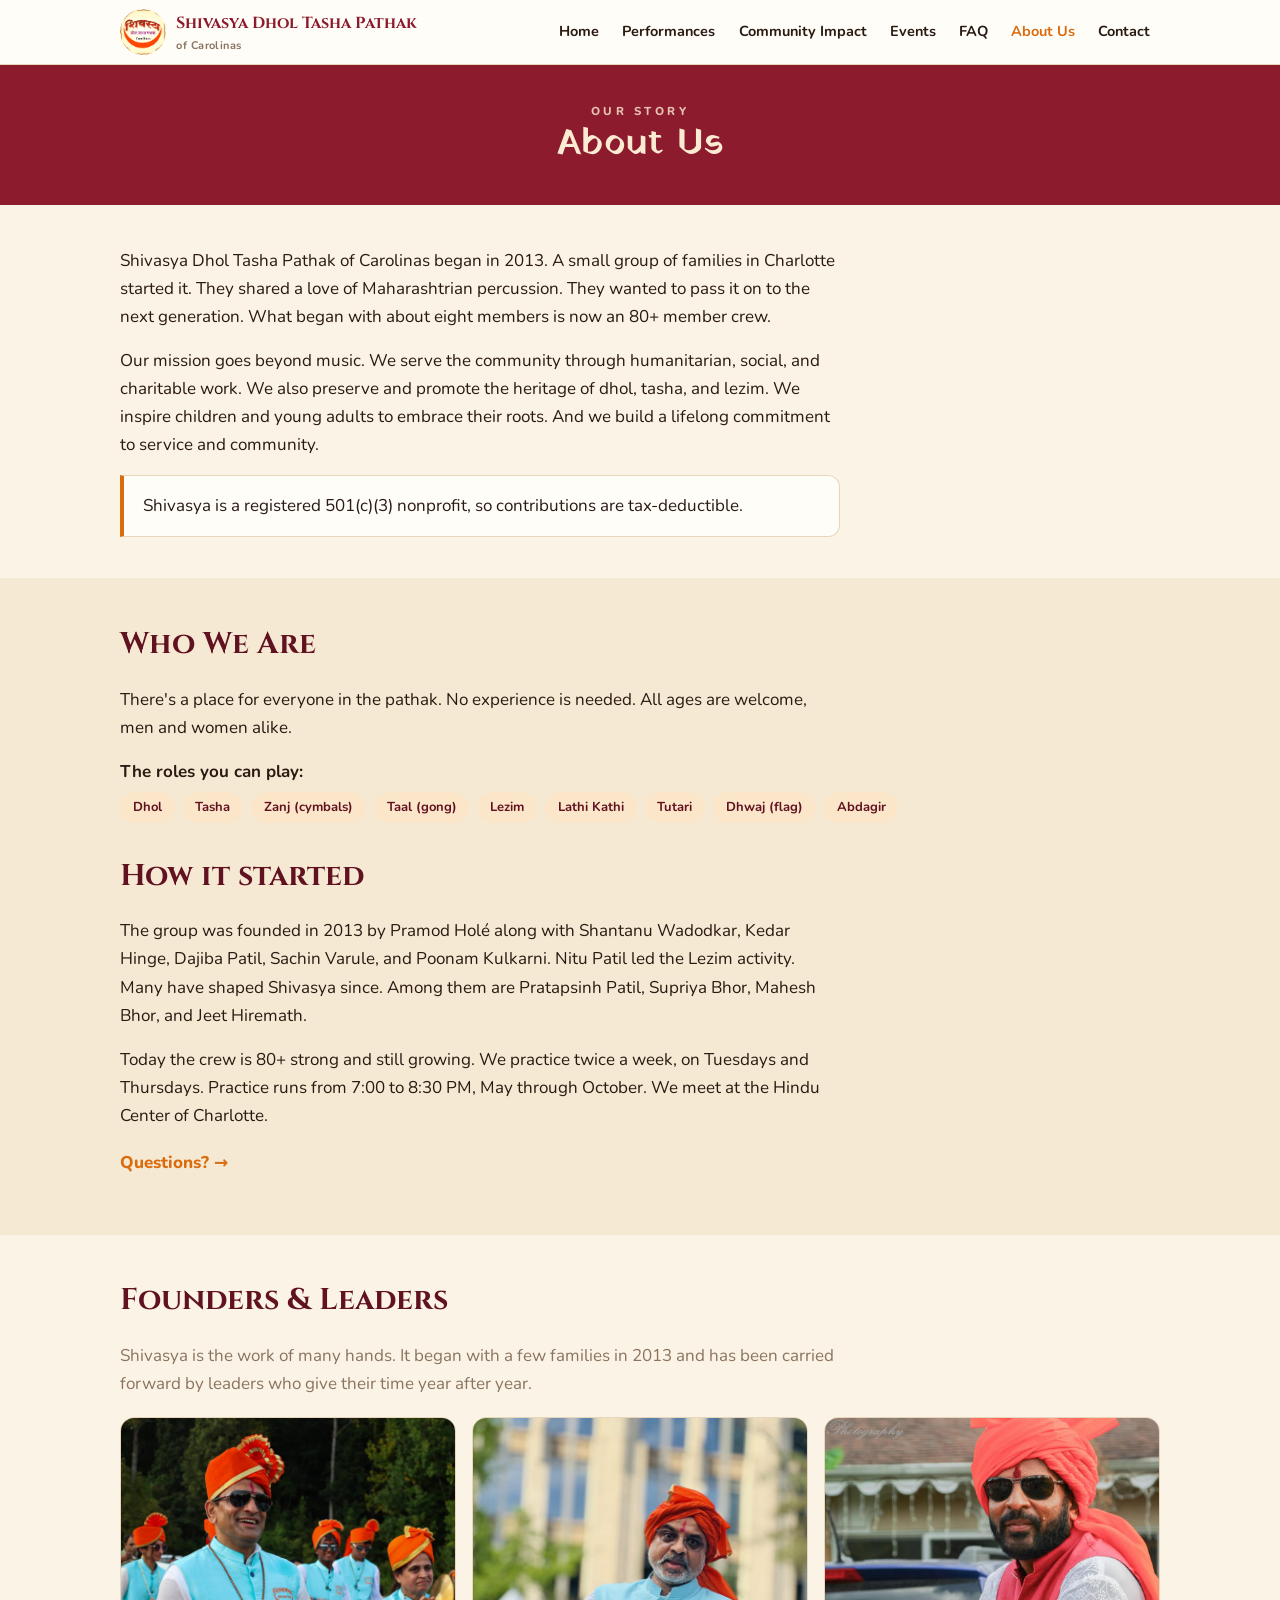
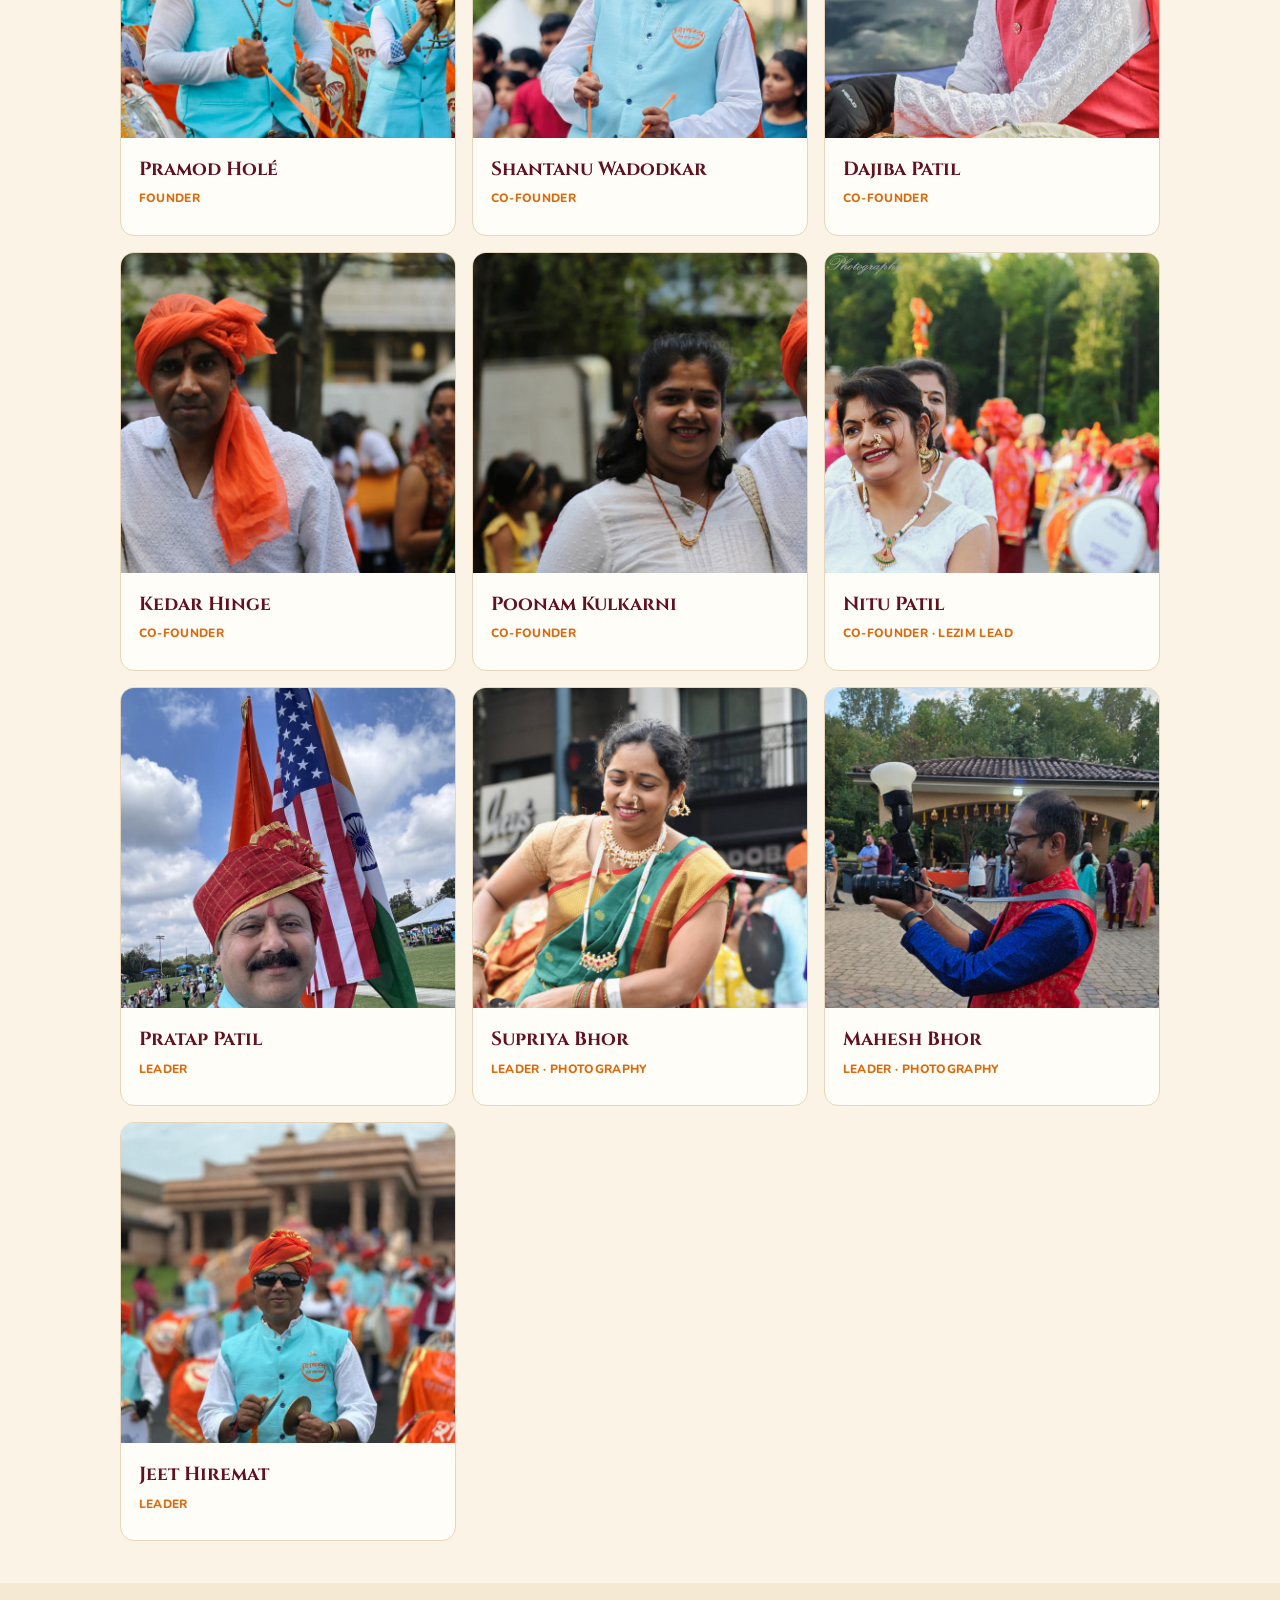
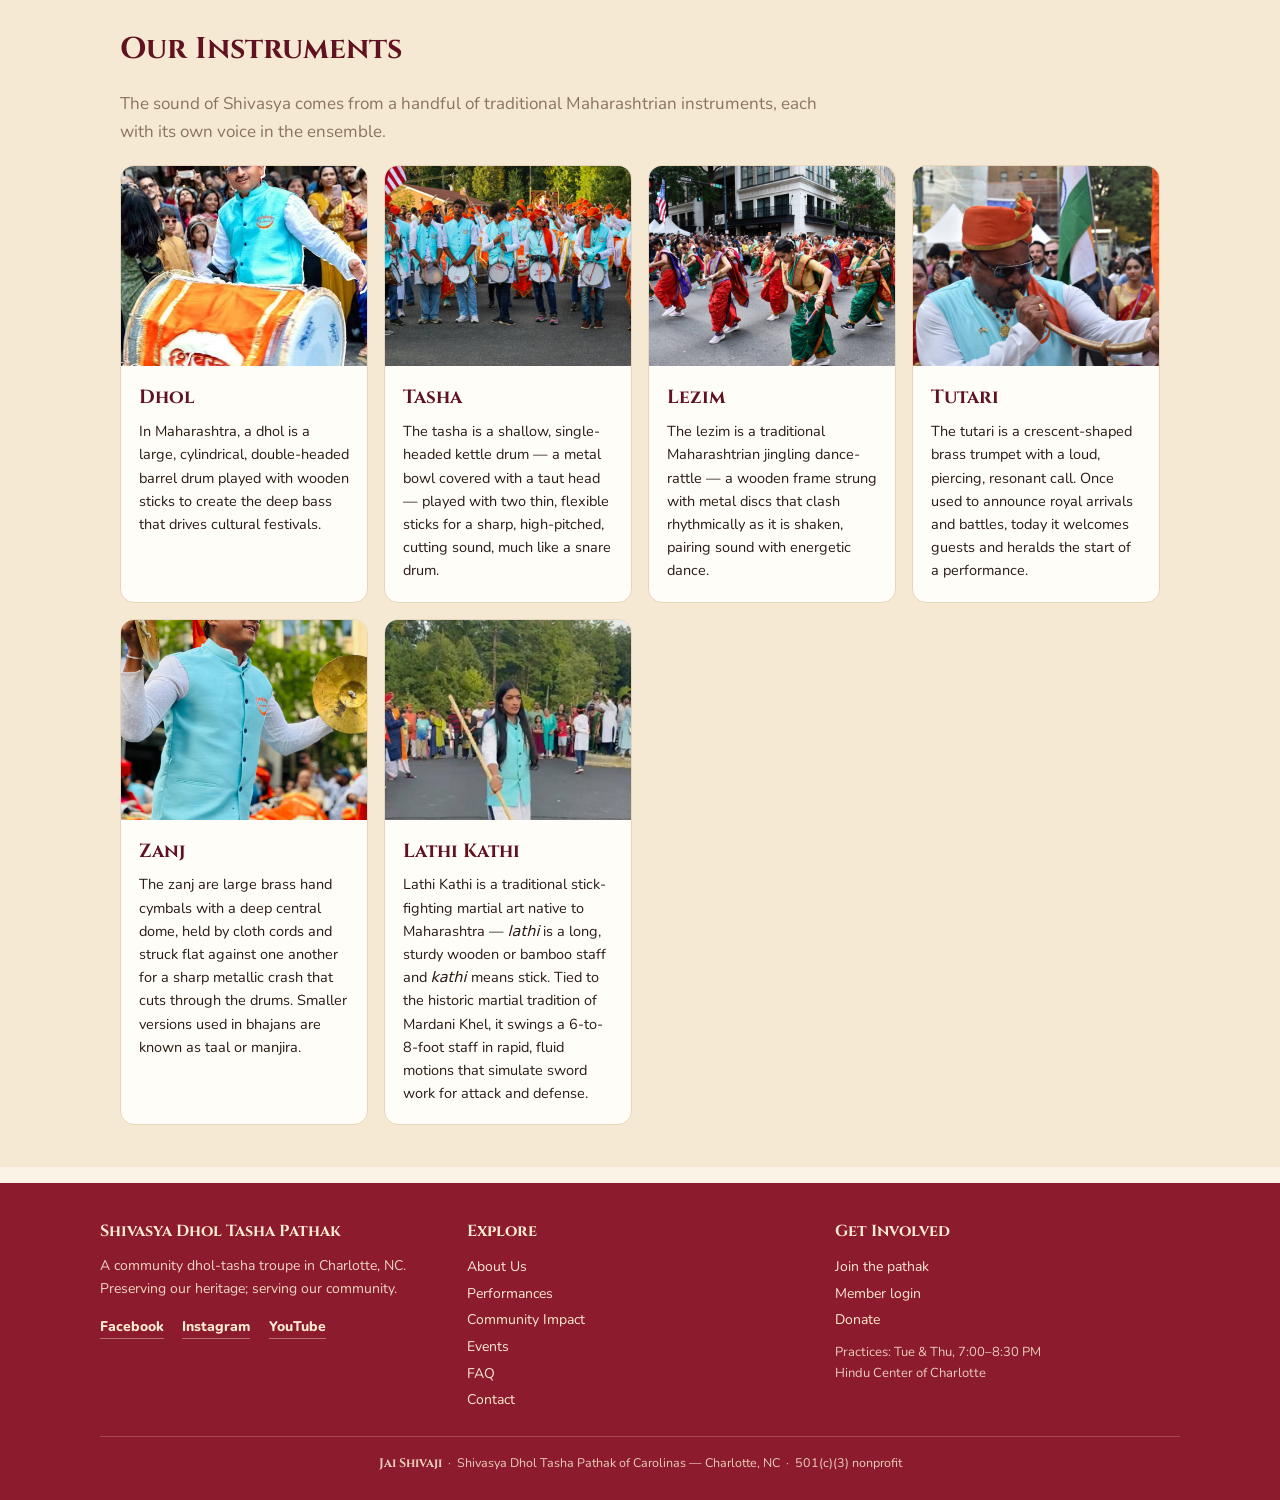
==== commit e1662df6: "About: add Mahesh Bhor to Founders & Leaders Co-Authored-By: Claude Opus 4.8 <noreply@anthropic.com>" ====
--- a/about.html
+++ b/about.html
@@ -99,6 +99,10 @@
         <div class="body"><h3>Supriya Bhor</h3><p class="meta">Leader &middot; Photography</p></div>
       </div>
       <div class="award-card">
+        <img src="assets/people/mahesh-bhor.jpg" alt="Mahesh Bhor" loading="lazy">
+        <div class="body"><h3>Mahesh Bhor</h3><p class="meta">Leader &middot; Photography</p></div>
+      </div>
+      <div class="award-card">
         <img src="assets/people/jeet-hiremat.jpg" alt="Jeet Hiremat" loading="lazy">
         <div class="body"><h3>Jeet Hiremat</h3><p class="meta">Leader</p></div>
       </div>
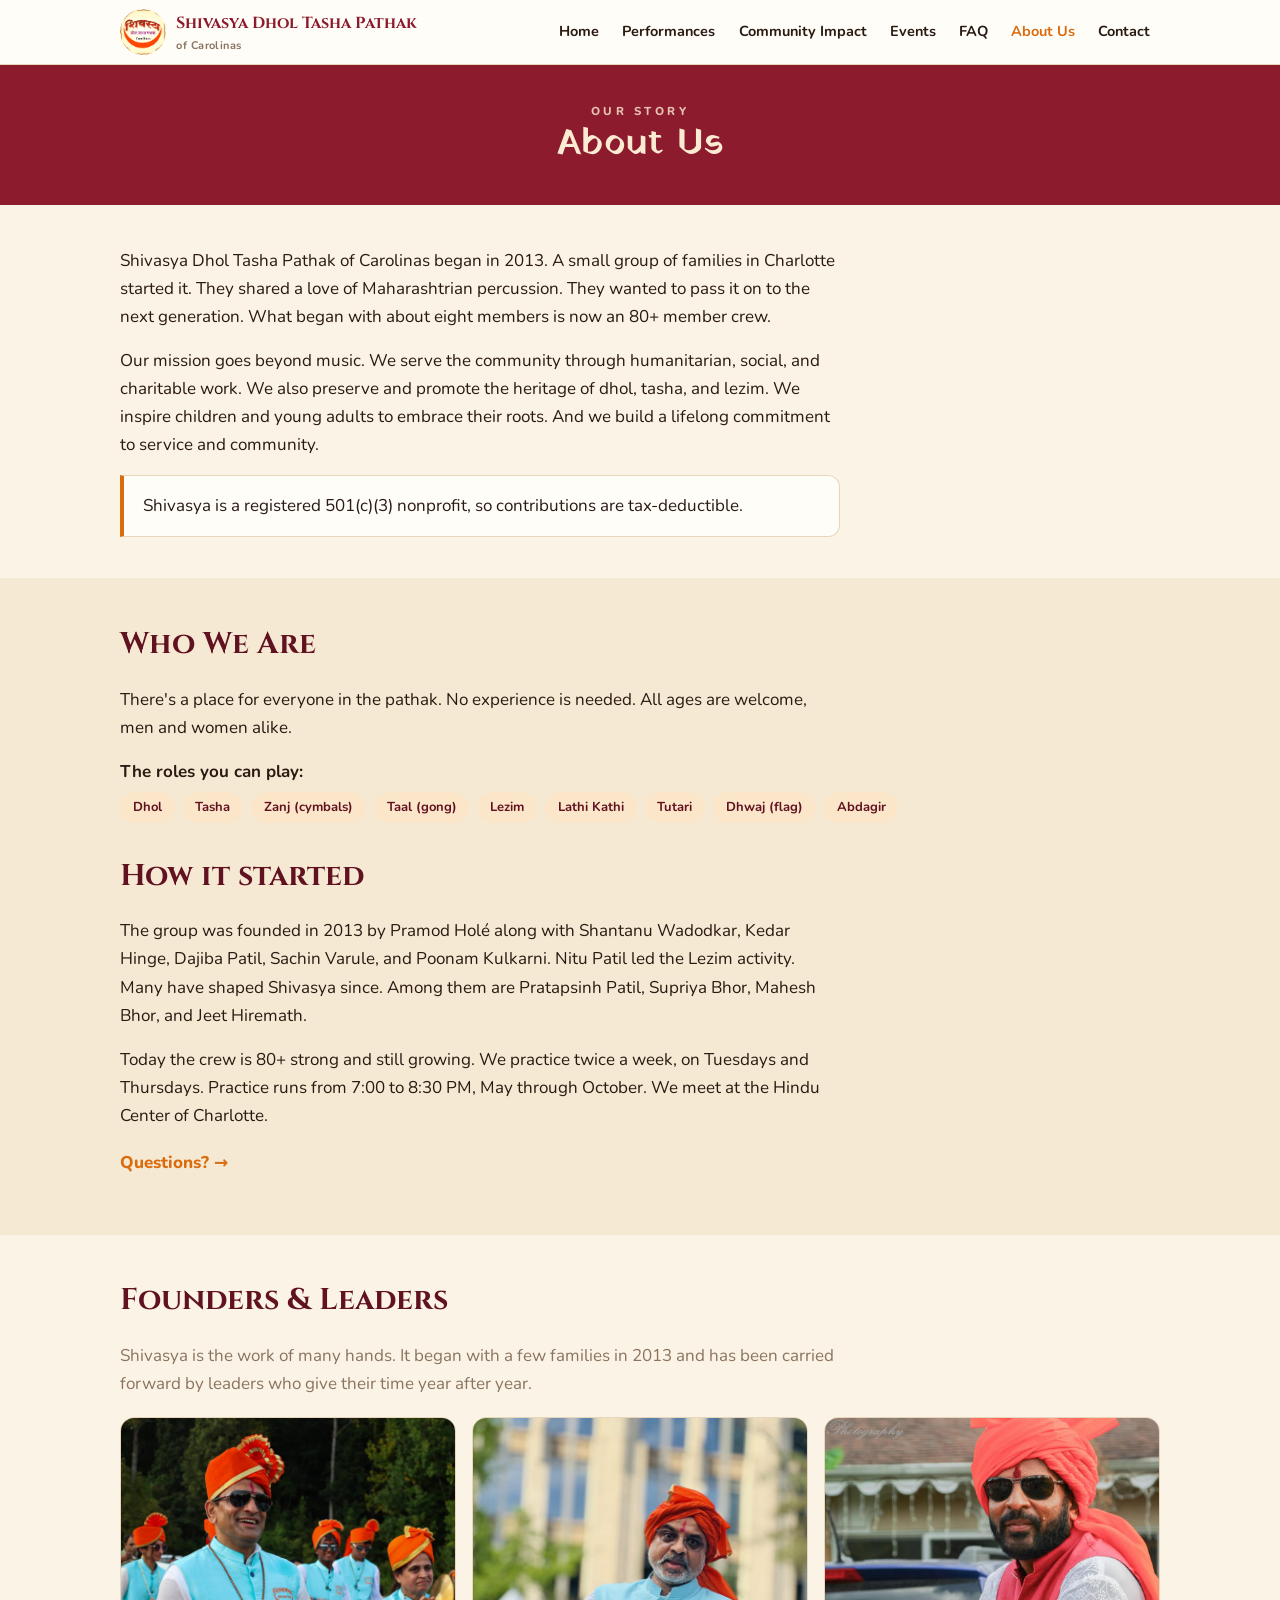
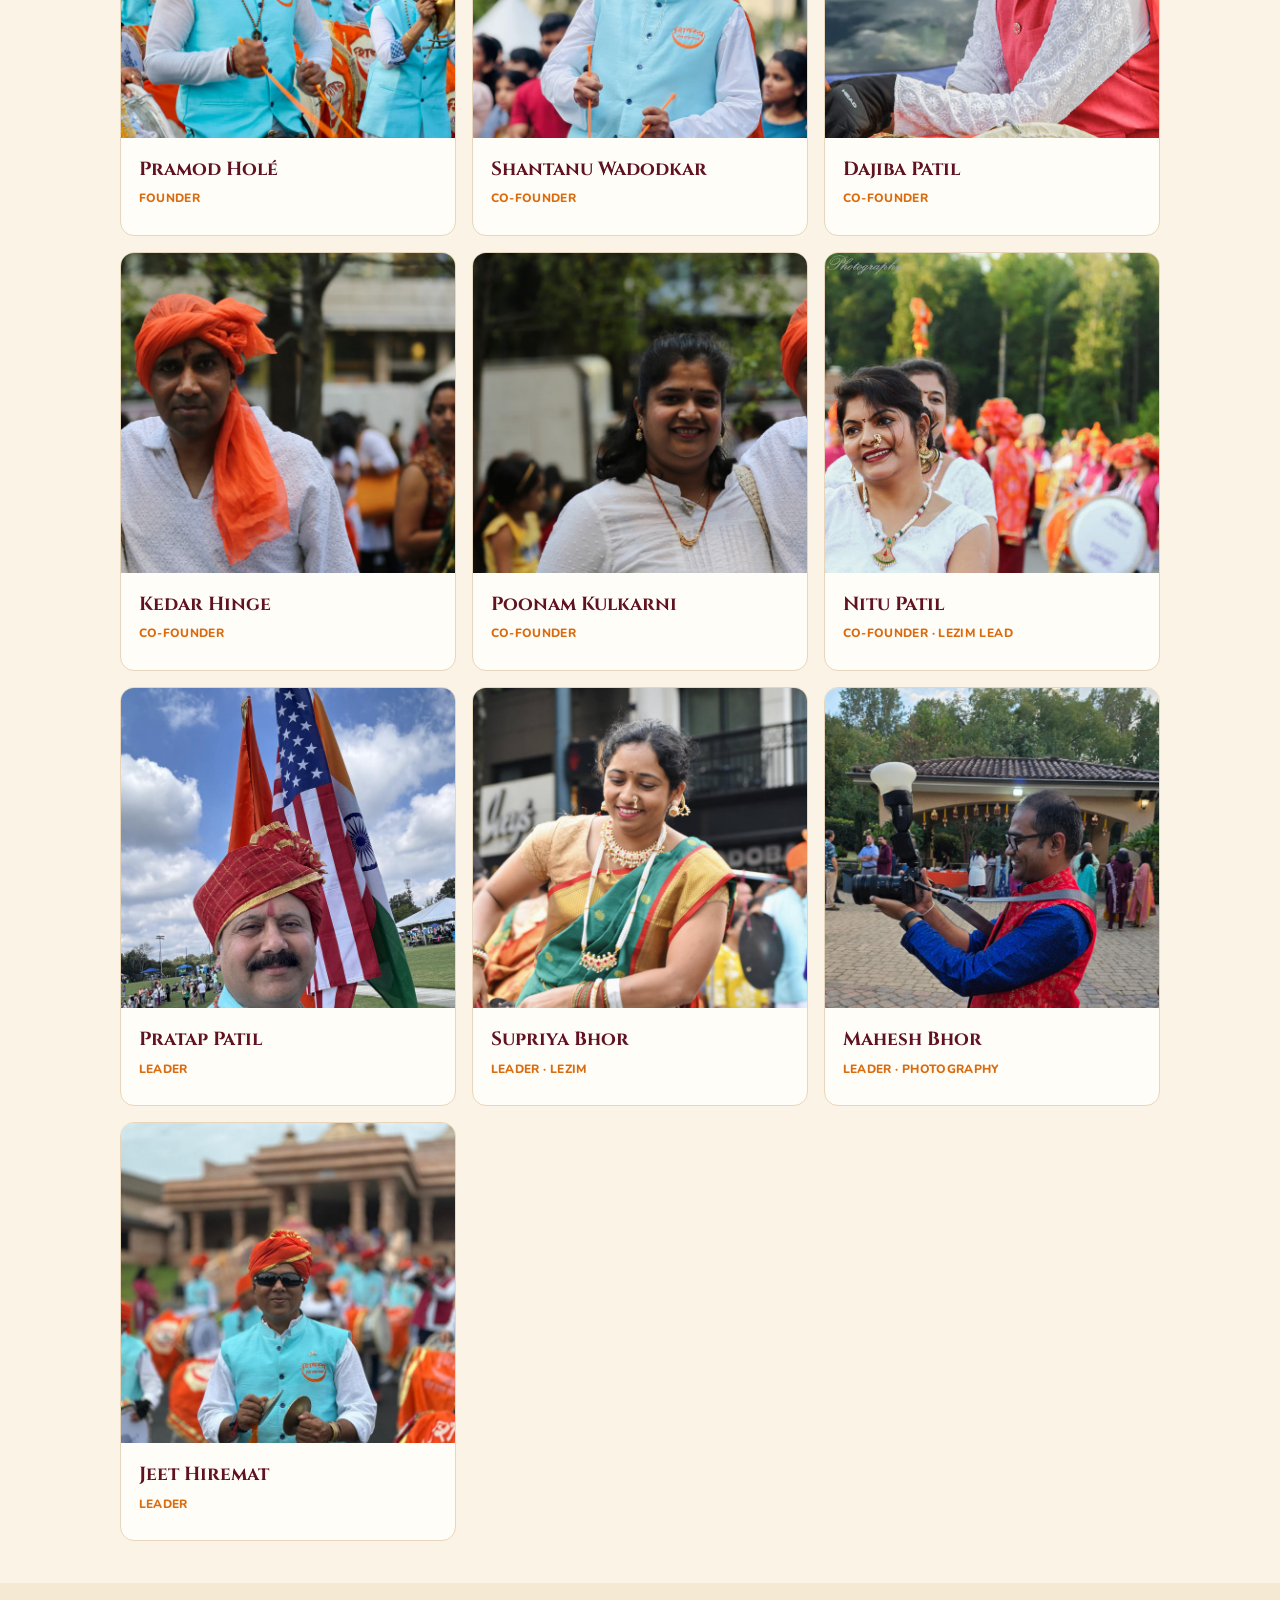
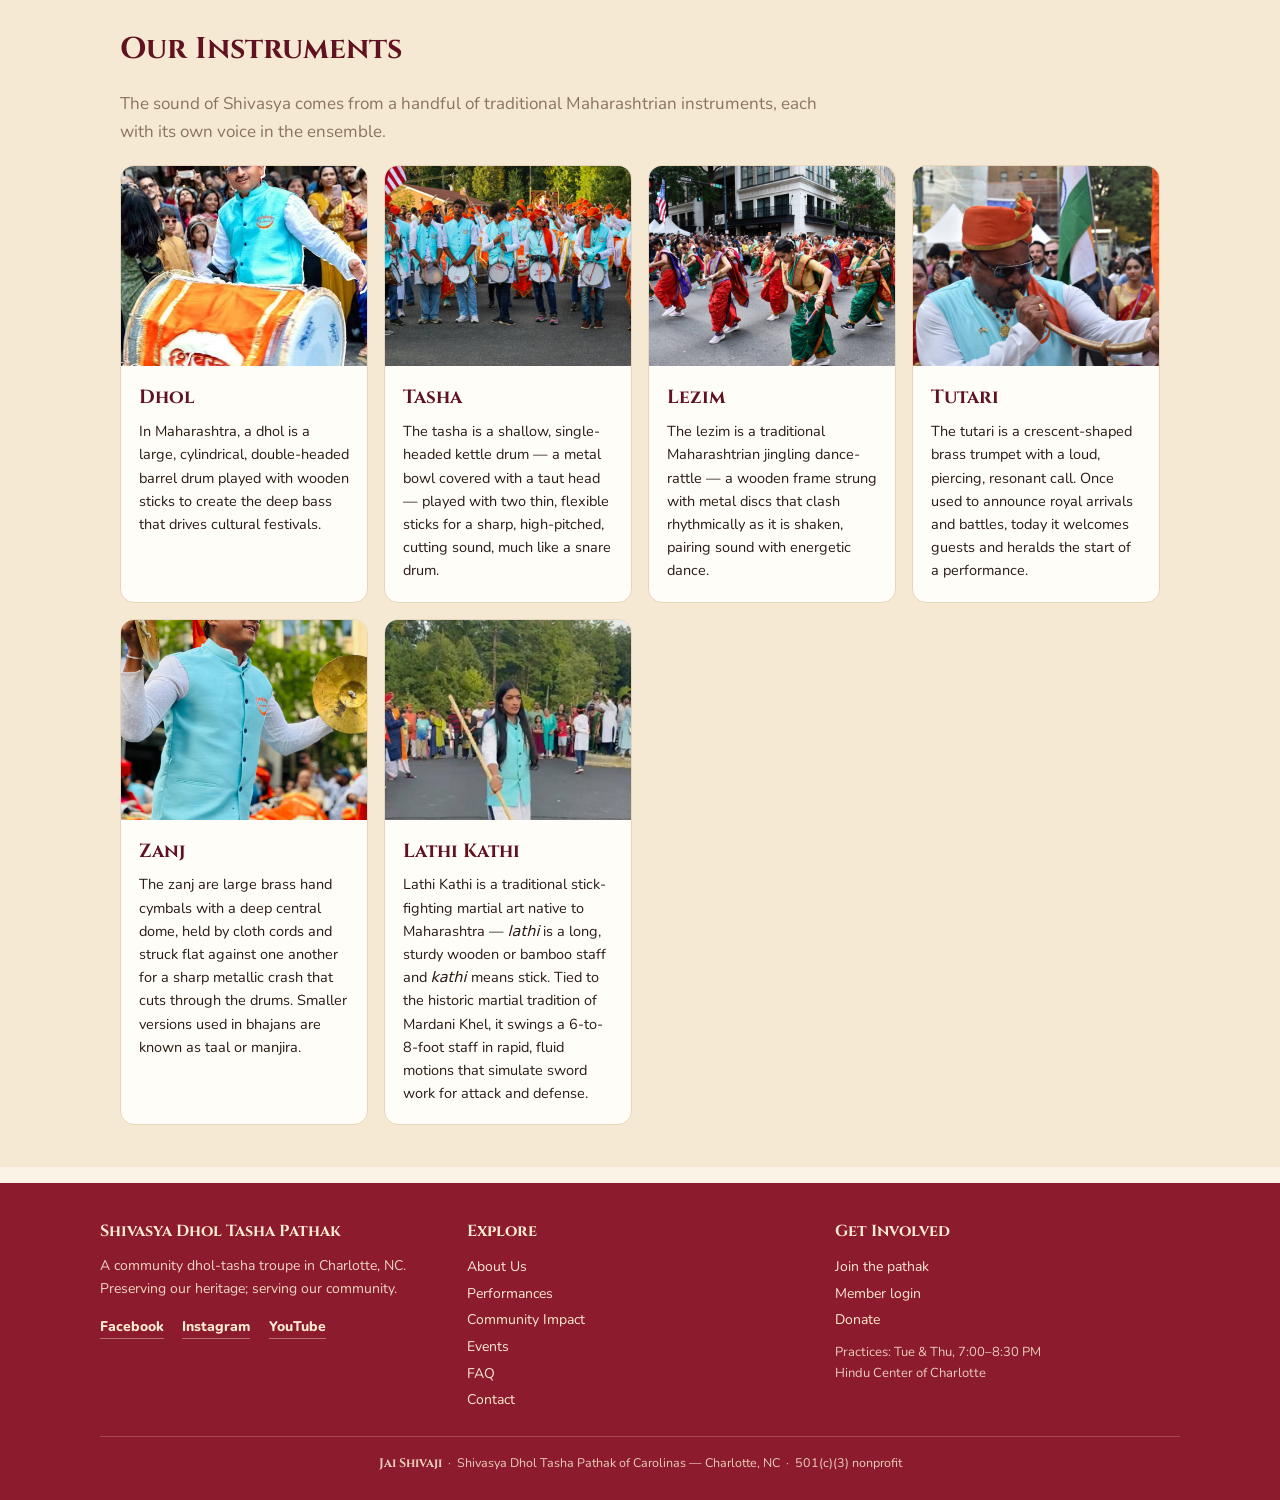
==== commit dd13cb96: "About: Supriya Bhor role -> Leader · Lezim Co-Authored-By: Claude Opus 4.8 <noreply@anthropic.com>" ====
--- a/about.html
+++ b/about.html
@@ -96,7 +96,7 @@
       </div>
       <div class="award-card">
         <img src="assets/people/supriya-bhor.jpg" alt="Supriya Bhor" loading="lazy">
-        <div class="body"><h3>Supriya Bhor</h3><p class="meta">Leader &middot; Photography</p></div>
+        <div class="body"><h3>Supriya Bhor</h3><p class="meta">Leader &middot; Lezim</p></div>
       </div>
       <div class="award-card">
         <img src="assets/people/mahesh-bhor.jpg" alt="Mahesh Bhor" loading="lazy">
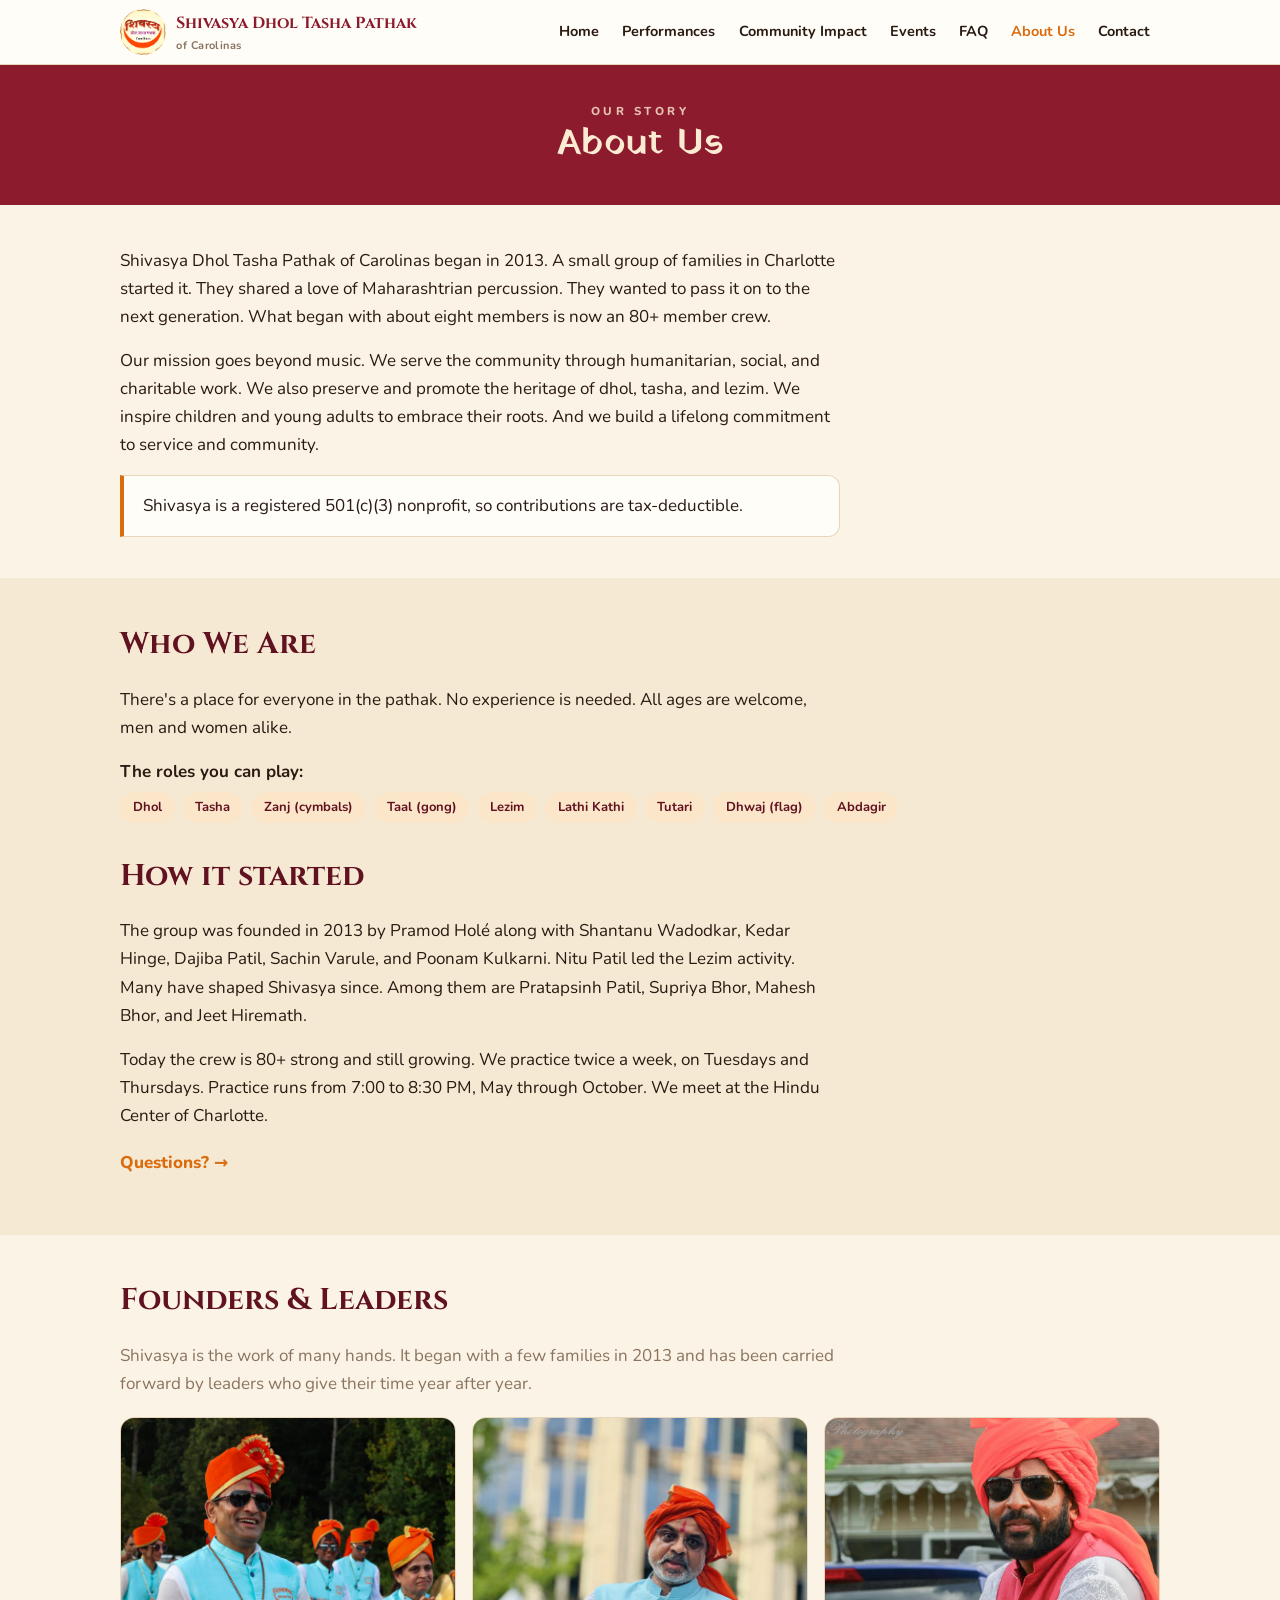
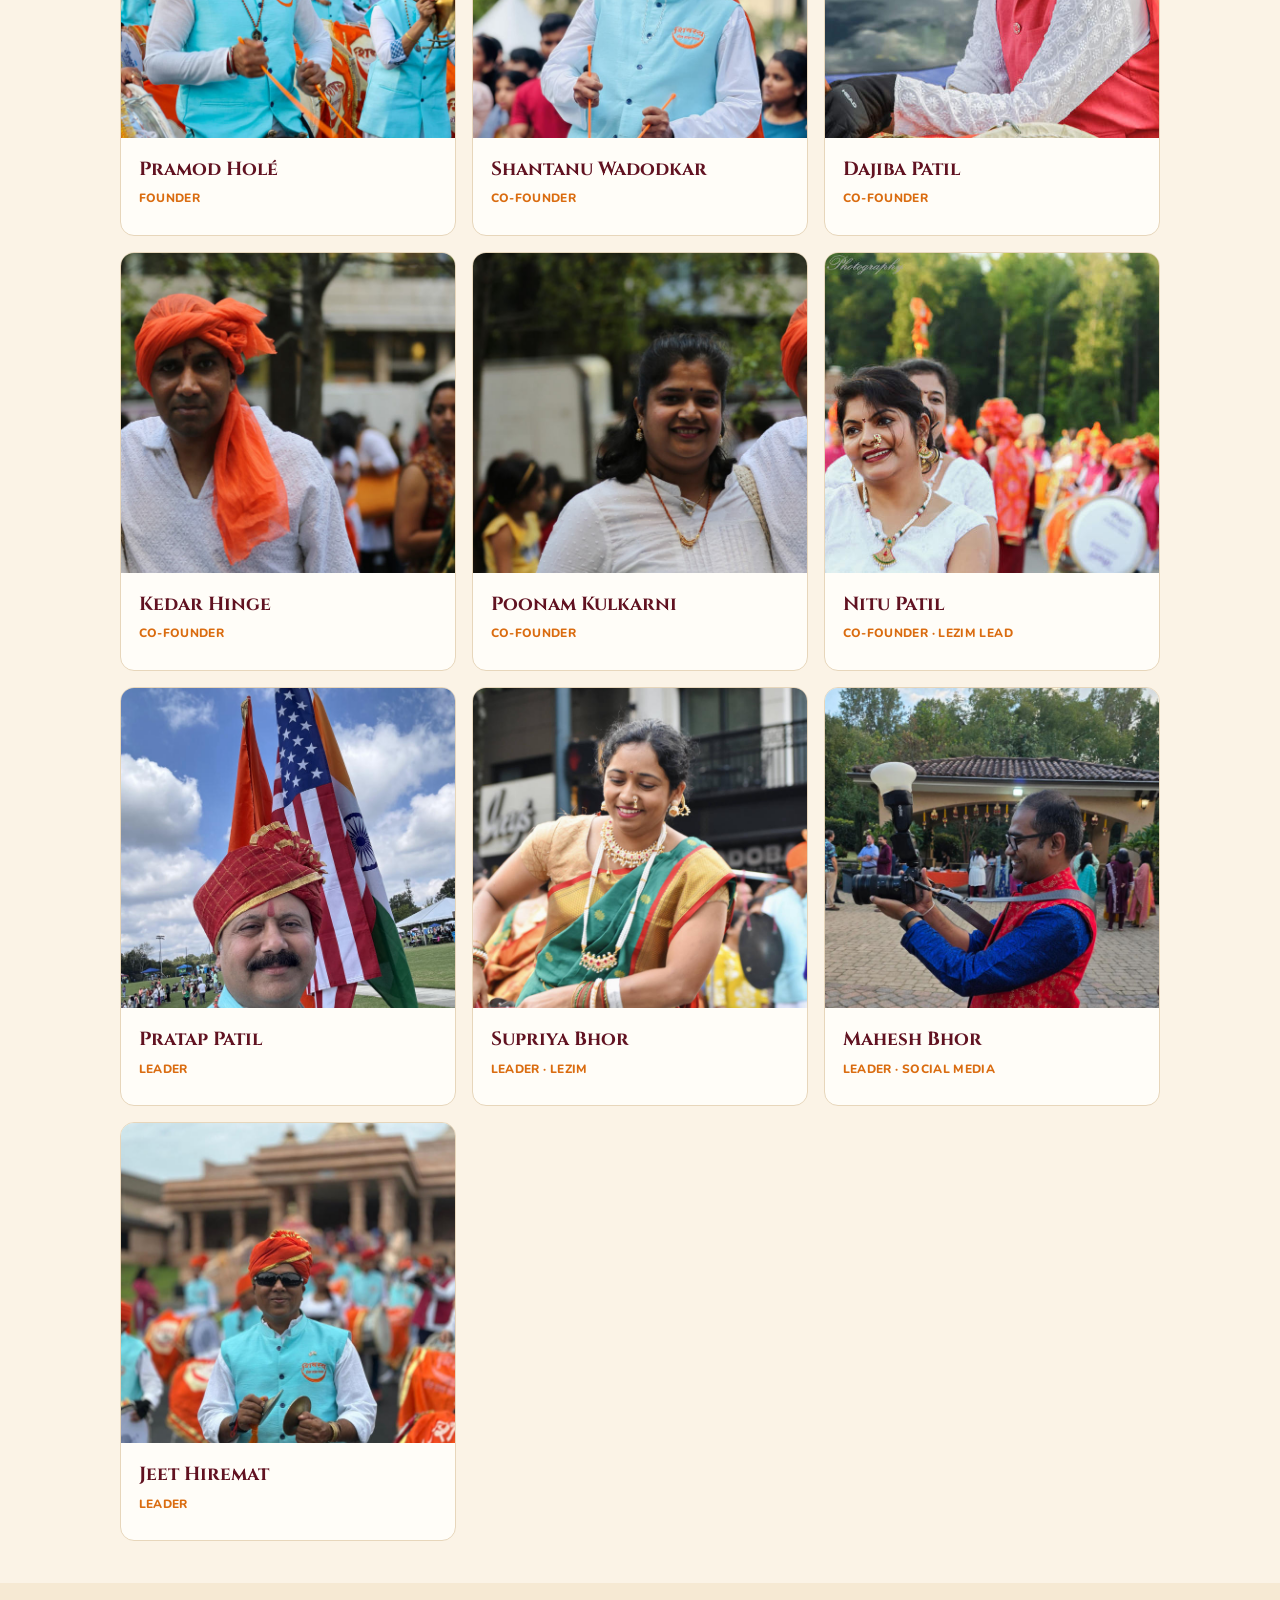
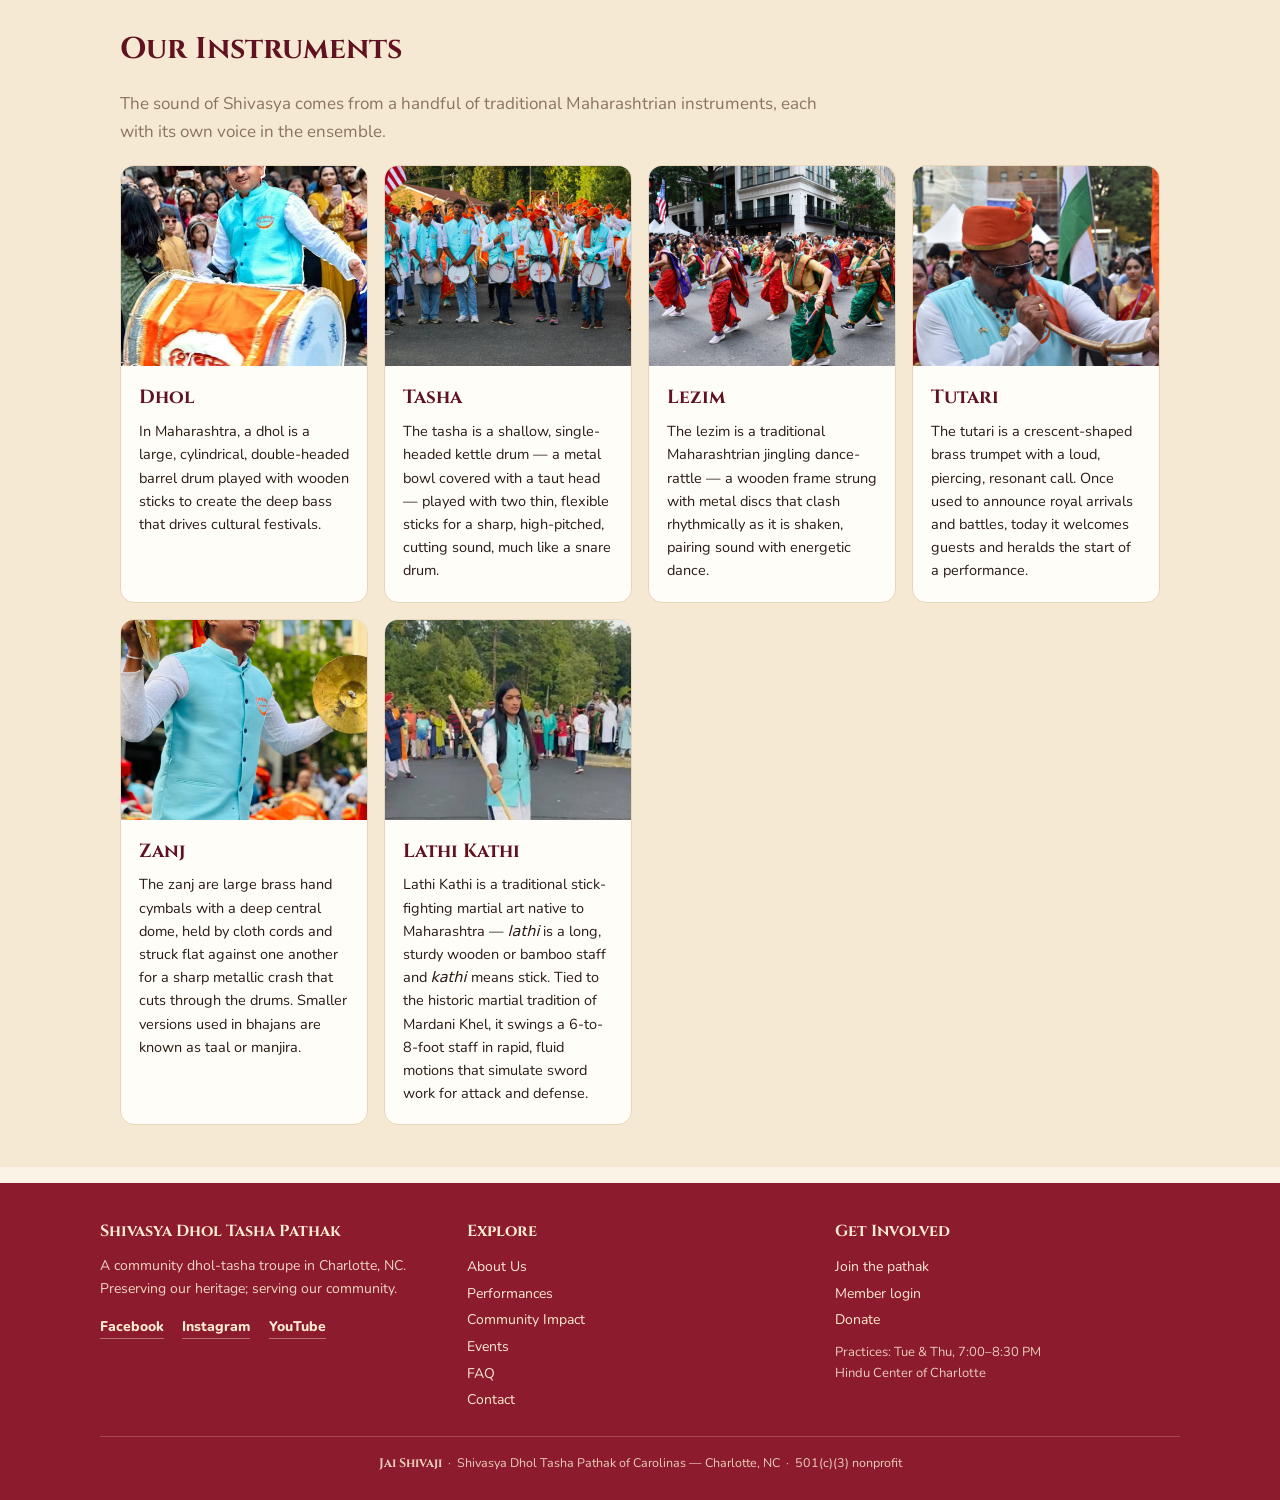
==== commit 0c3fae21: "About: Mahesh Bhor role -> Leader · Social Media Co-Authored-By: Claude Opus 4.8 <noreply@anthropic." ====
--- a/about.html
+++ b/about.html
@@ -100,7 +100,7 @@
       </div>
       <div class="award-card">
         <img src="assets/people/mahesh-bhor.jpg" alt="Mahesh Bhor" loading="lazy">
-        <div class="body"><h3>Mahesh Bhor</h3><p class="meta">Leader &middot; Photography</p></div>
+        <div class="body"><h3>Mahesh Bhor</h3><p class="meta">Leader &middot; Social Media</p></div>
       </div>
       <div class="award-card">
         <img src="assets/people/jeet-hiremat.jpg" alt="Jeet Hiremat" loading="lazy">
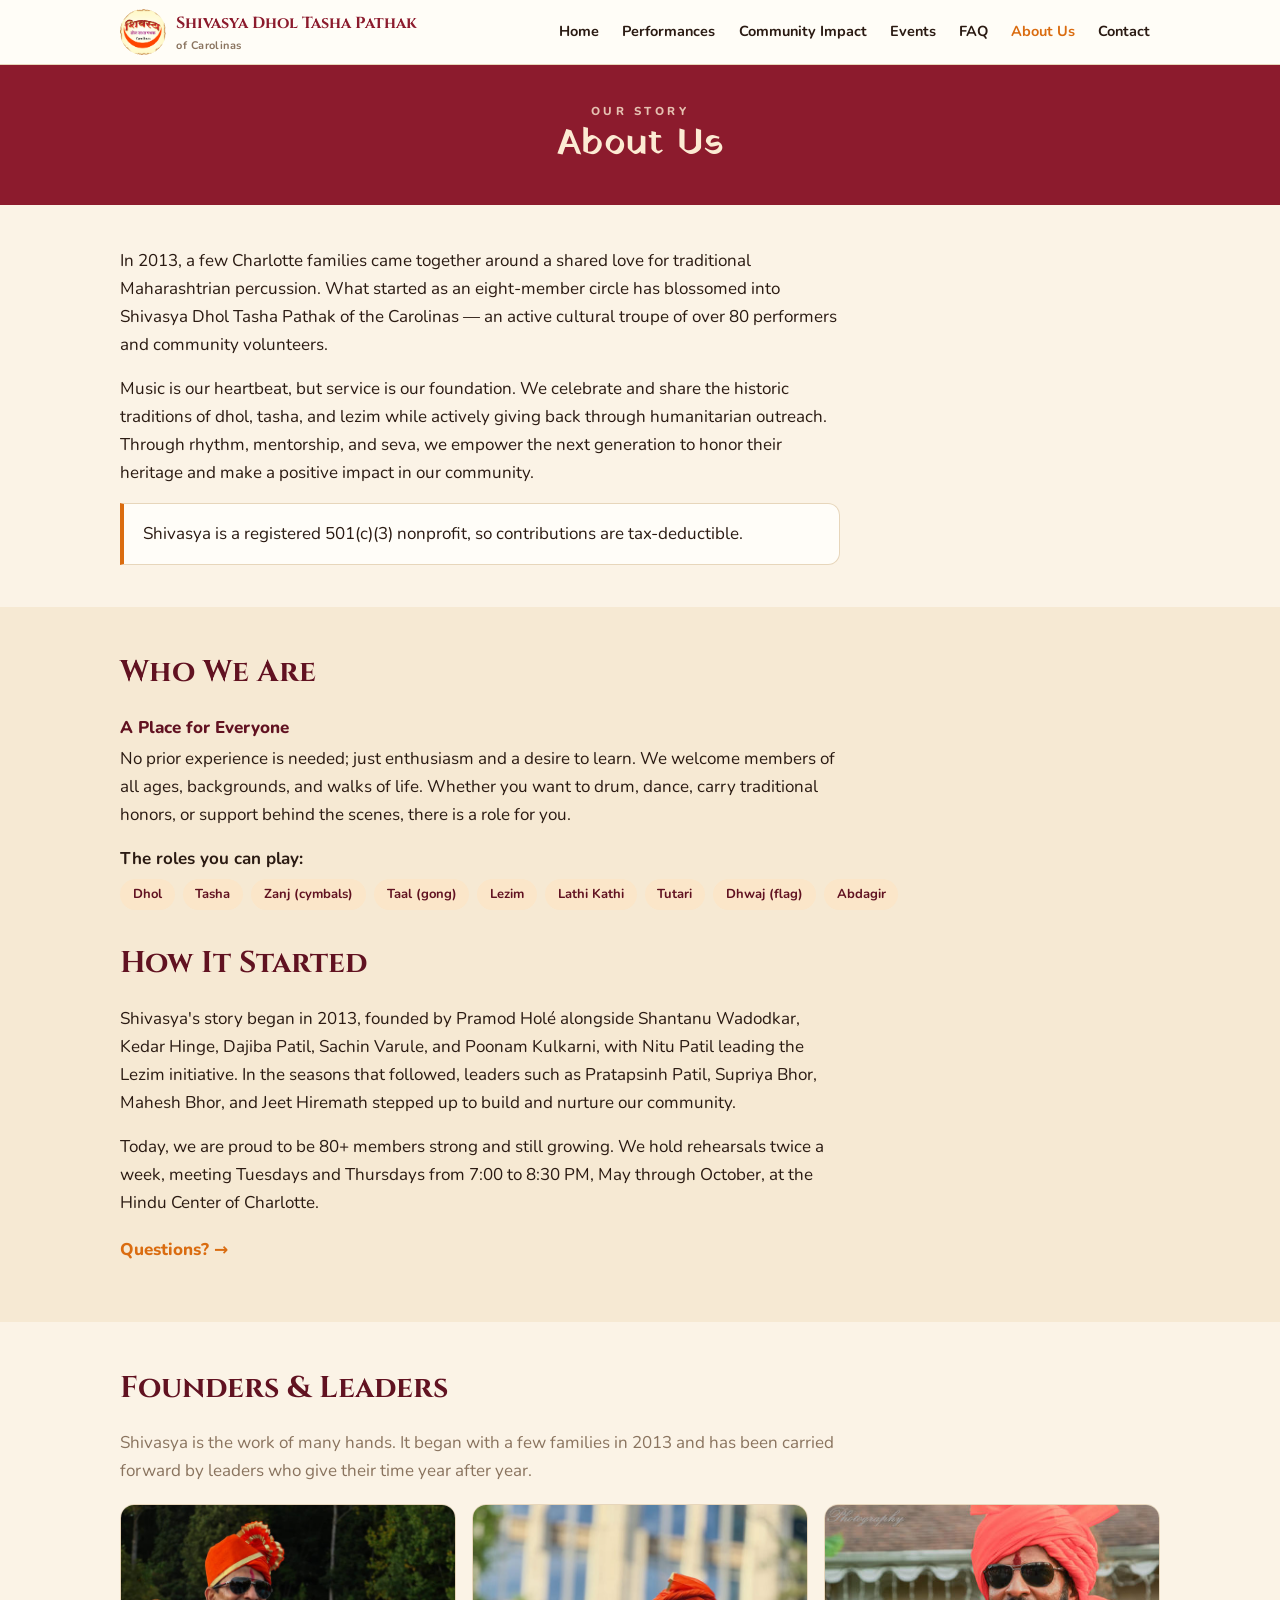
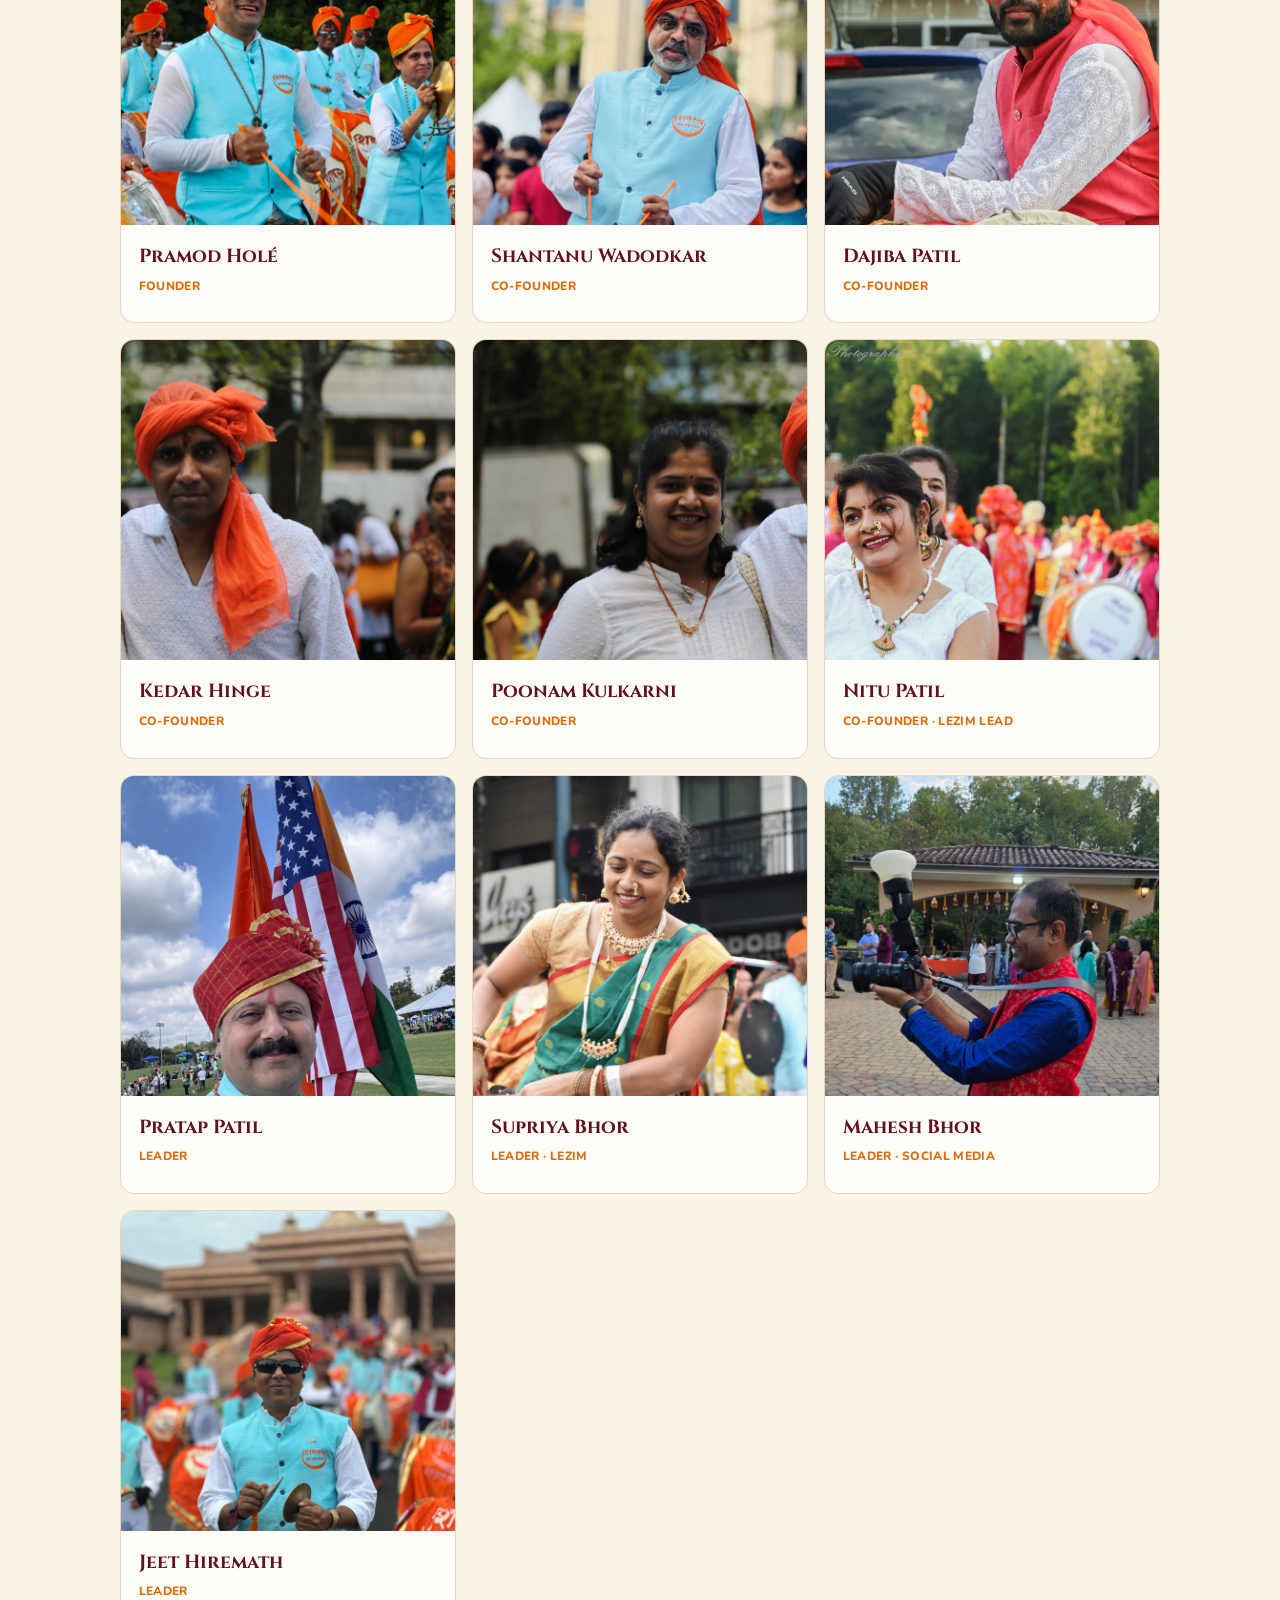
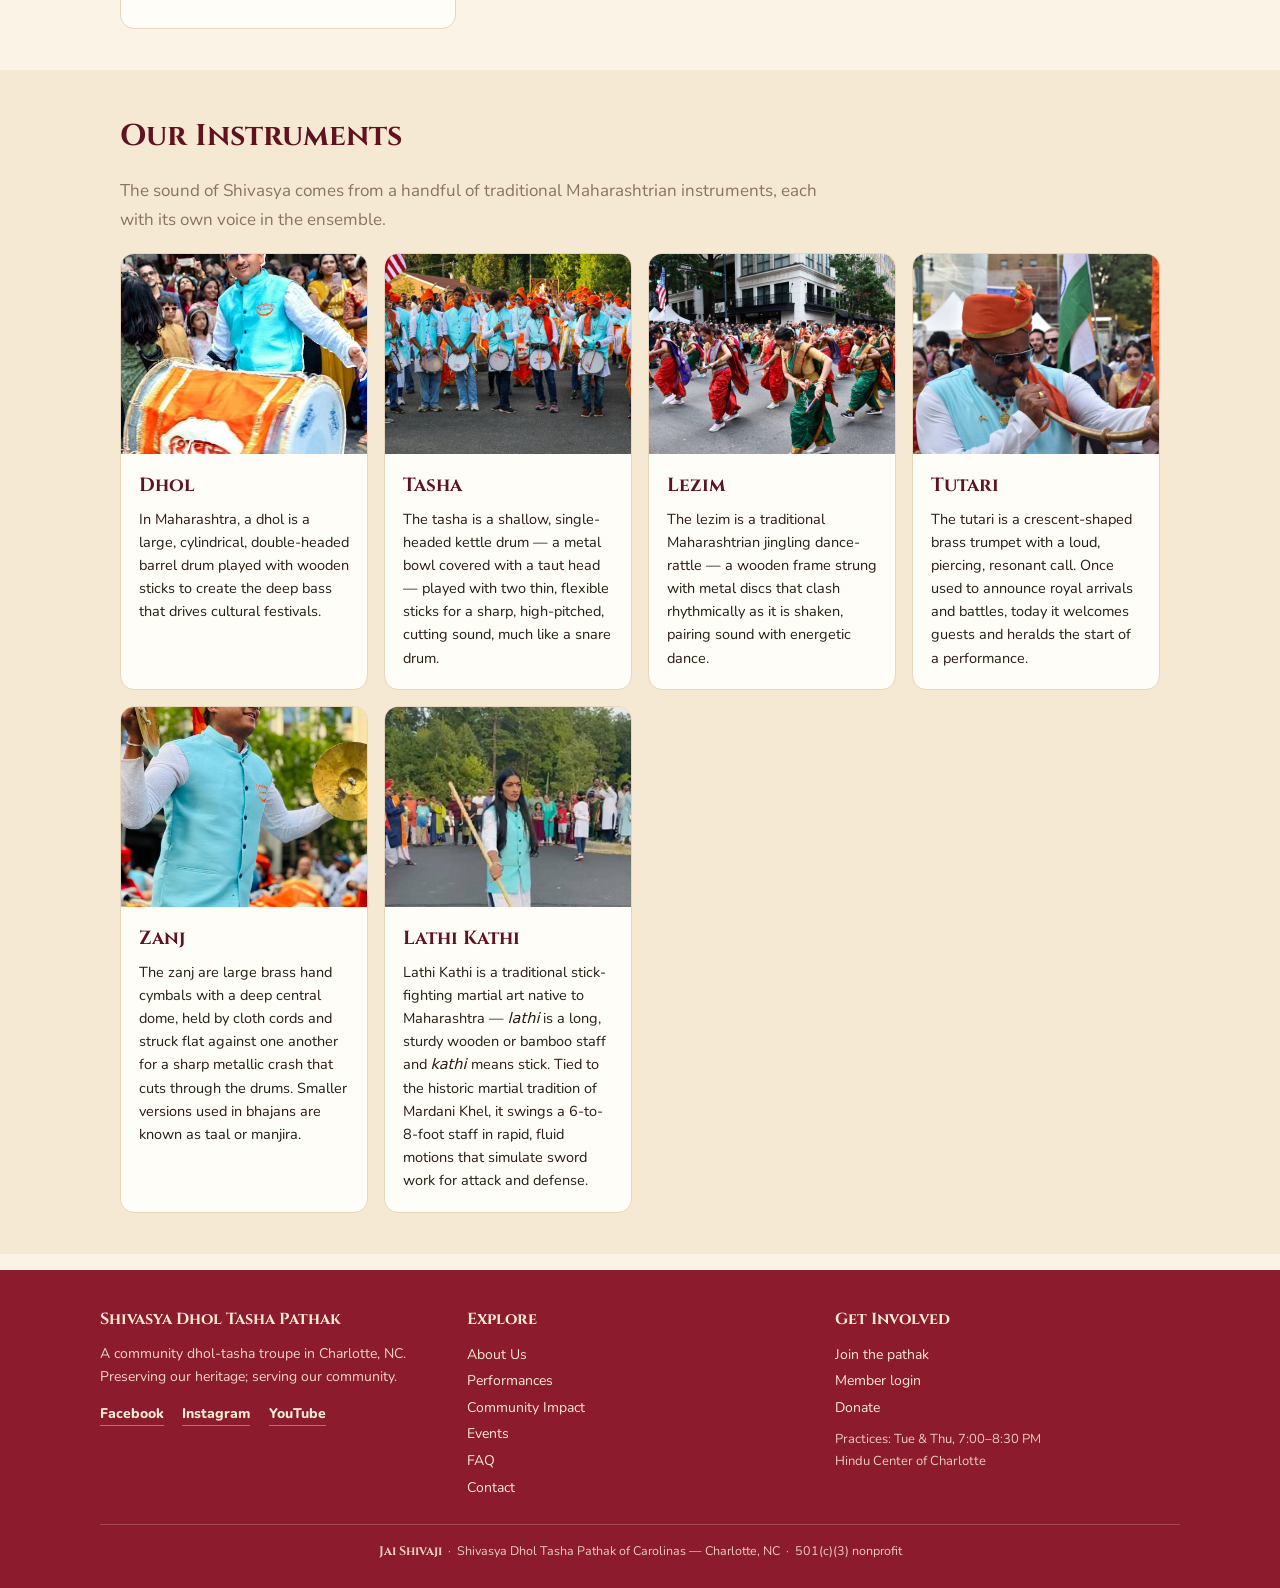
==== commit 311d6670: "Polish copy across site; add PVSA youth spotlights (Anisha, Jayin) - Home/About/Performances/Communi" ====
--- a/about.html
+++ b/about.html
@@ -39,8 +39,8 @@
 
 <section>
   <div class="wrap content">
-    <p>Shivasya Dhol Tasha Pathak of Carolinas began in 2013. A small group of families in Charlotte started it. They shared a love of Maharashtrian percussion. They wanted to pass it on to the next generation. What began with about eight members is now an 80+ member crew.</p>
-    <p>Our mission goes beyond music. We serve the community through humanitarian, social, and charitable work. We also preserve and promote the heritage of dhol, tasha, and lezim. We inspire children and young adults to embrace their roots. And we build a lifelong commitment to service and community.</p>
+    <p>In 2013, a few Charlotte families came together around a shared love for traditional Maharashtrian percussion. What started as an eight-member circle has blossomed into Shivasya Dhol Tasha Pathak of the Carolinas — an active cultural troupe of over 80 performers and community volunteers.</p>
+    <p>Music is our heartbeat, but service is our foundation. We celebrate and share the historic traditions of dhol, tasha, and lezim while actively giving back through humanitarian outreach. Through rhythm, mentorship, and seva, we empower the next generation to honor their heritage and make a positive impact in our community.</p>
     <div class="callout"><p style="margin:0">Shivasya is a registered 501(c)(3) nonprofit, so contributions are tax-deductible.</p></div>
   </div>
 </section>
@@ -48,15 +48,16 @@
 <section class="tint">
   <div class="wrap content">
     <h2>Who We Are</h2>
-    <p>There's a place for everyone in the pathak. No experience is needed. All ages are welcome, men and women alike.</p>
+    <p style="font-weight:800;color:var(--crimson-ink);margin-bottom:.2rem">A Place for Everyone</p>
+    <p>No prior experience is needed; just enthusiasm and a desire to learn. We welcome members of all ages, backgrounds, and walks of life. Whether you want to drum, dance, carry traditional honors, or support behind the scenes, there is a role for you.</p>
     <p style="margin-bottom:.4rem"><strong>The roles you can play:</strong></p>
     <div class="roles">
       <span>Dhol</span><span>Tasha</span><span>Zanj (cymbals)</span><span>Taal (gong)</span><span>Lezim</span><span>Lathi Kathi</span><span>Tutari</span><span>Dhwaj (flag)</span><span>Abdagir</span>
     </div>
 
-    <h2 style="margin-top:1.8rem">How it started</h2>
-    <p>The group was founded in 2013 by Pramod Hol&eacute; along with Shantanu Wadodkar, Kedar Hinge, Dajiba Patil, Sachin Varule, and Poonam Kulkarni. Nitu Patil led the Lezim activity. Many have shaped Shivasya since. Among them are Pratapsinh Patil, Supriya Bhor, Mahesh Bhor, and Jeet Hiremath.</p>
-    <p>Today the crew is 80+ strong and still growing. We practice twice a week, on Tuesdays and Thursdays. Practice runs from 7:00 to 8:30 PM, May through October. We meet at the Hindu Center of Charlotte.</p>
+    <h2 style="margin-top:1.8rem">How It Started</h2>
+    <p>Shivasya's story began in 2013, founded by Pramod Hol&eacute; alongside Shantanu Wadodkar, Kedar Hinge, Dajiba Patil, Sachin Varule, and Poonam Kulkarni, with Nitu Patil leading the Lezim initiative. In the seasons that followed, leaders such as Pratapsinh Patil, Supriya Bhor, Mahesh Bhor, and Jeet Hiremath stepped up to build and nurture our community.</p>
+    <p>Today, we are proud to be 80+ members strong and still growing. We hold rehearsals twice a week, meeting Tuesdays and Thursdays from 7:00 to 8:30 PM, May through October, at the Hindu Center of Charlotte.</p>
     <p style="margin-top:1.2rem"><a href="contact.html" style="font-weight:800;color:var(--saffron)">Questions? &rarr;</a></p>
   </div>
 </section>
@@ -103,8 +104,8 @@
         <div class="body"><h3>Mahesh Bhor</h3><p class="meta">Leader &middot; Social Media</p></div>
       </div>
       <div class="award-card">
-        <img src="assets/people/jeet-hiremat.jpg" alt="Jeet Hiremat" loading="lazy">
-        <div class="body"><h3>Jeet Hiremat</h3><p class="meta">Leader</p></div>
+        <img src="assets/people/jeet-hiremat.jpg" alt="Jeet Hiremath" loading="lazy">
+        <div class="body"><h3>Jeet Hiremath</h3><p class="meta">Leader</p></div>
       </div>
     </div>
   </div>
--- a/styles.css
+++ b/styles.css
@@ -157,3 +157,8 @@
 .award-card h3{font-family:var(--serif);color:var(--crimson-ink);font-size:19px;margin:0 0 .25rem}
 .award-card .meta{font-size:12px;font-weight:800;color:var(--saffron);margin:0 0 .5rem;text-transform:uppercase;letter-spacing:.03em}
 .award-card p{font-size:14px;color:var(--ink);margin:0;line-height:1.55}
+
+/* ---- Award card without a photo (emblem placeholder) ---- */
+.award-card .emblem{height:320px;display:flex;flex-direction:column;align-items:center;justify-content:center;gap:.35rem;background:linear-gradient(160deg,var(--saffron-soft),var(--surface))}
+.award-card .emblem .ribbon{font-size:66px;line-height:1}
+.award-card .emblem .lbl{font-weight:800;font-size:12px;letter-spacing:.18em;text-transform:uppercase;color:var(--saffron)}
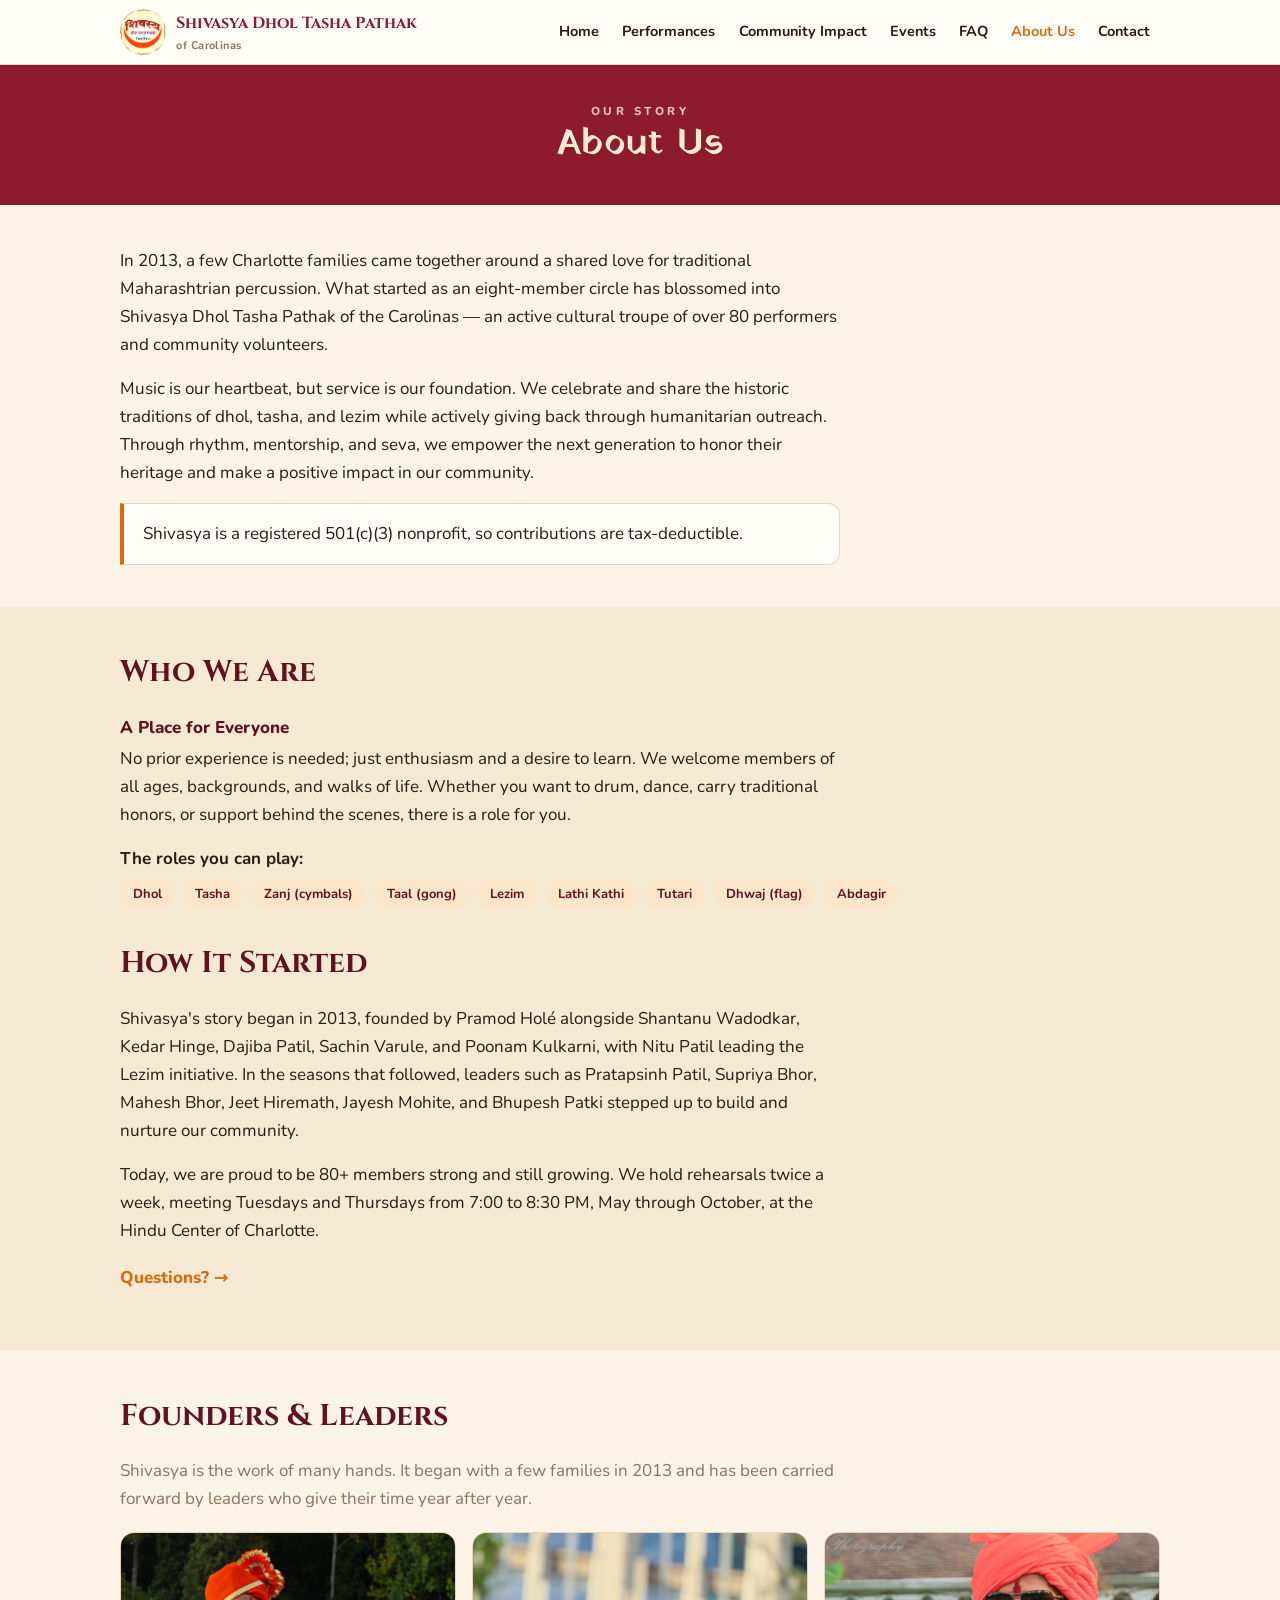
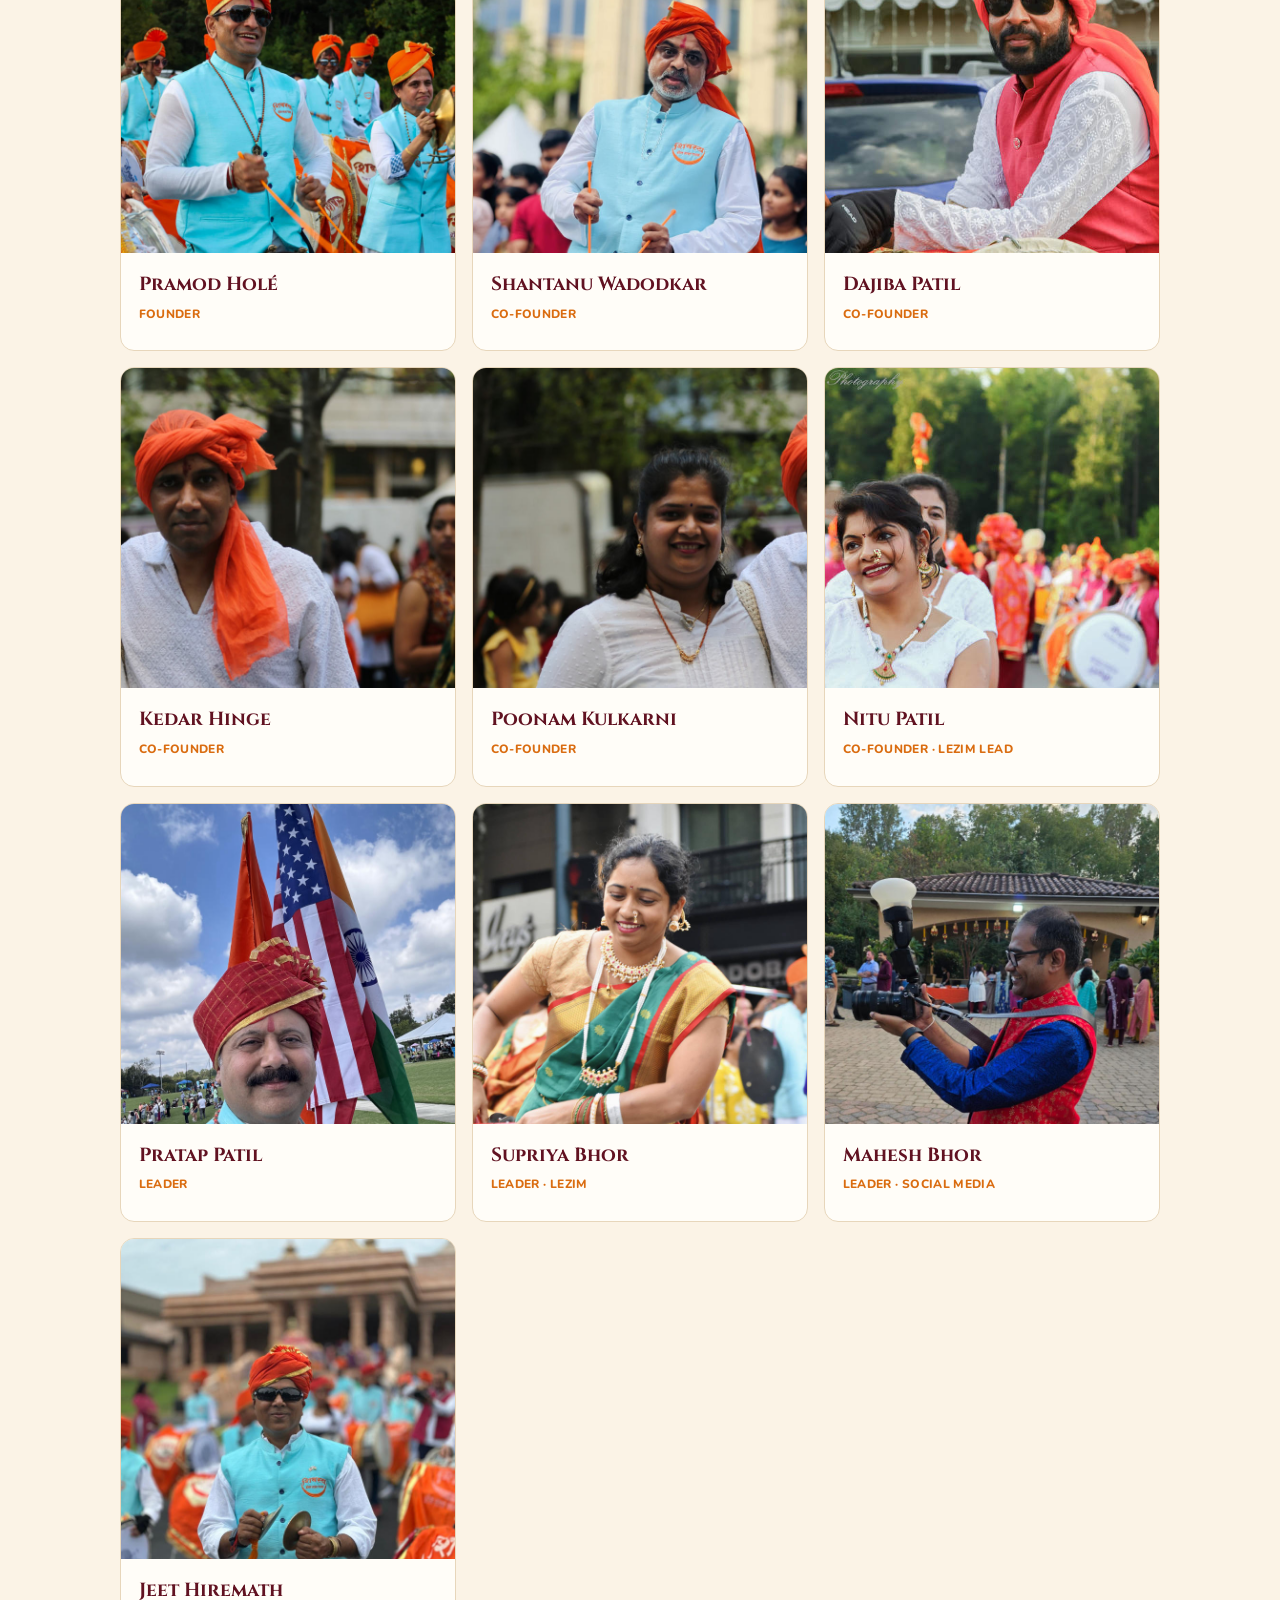
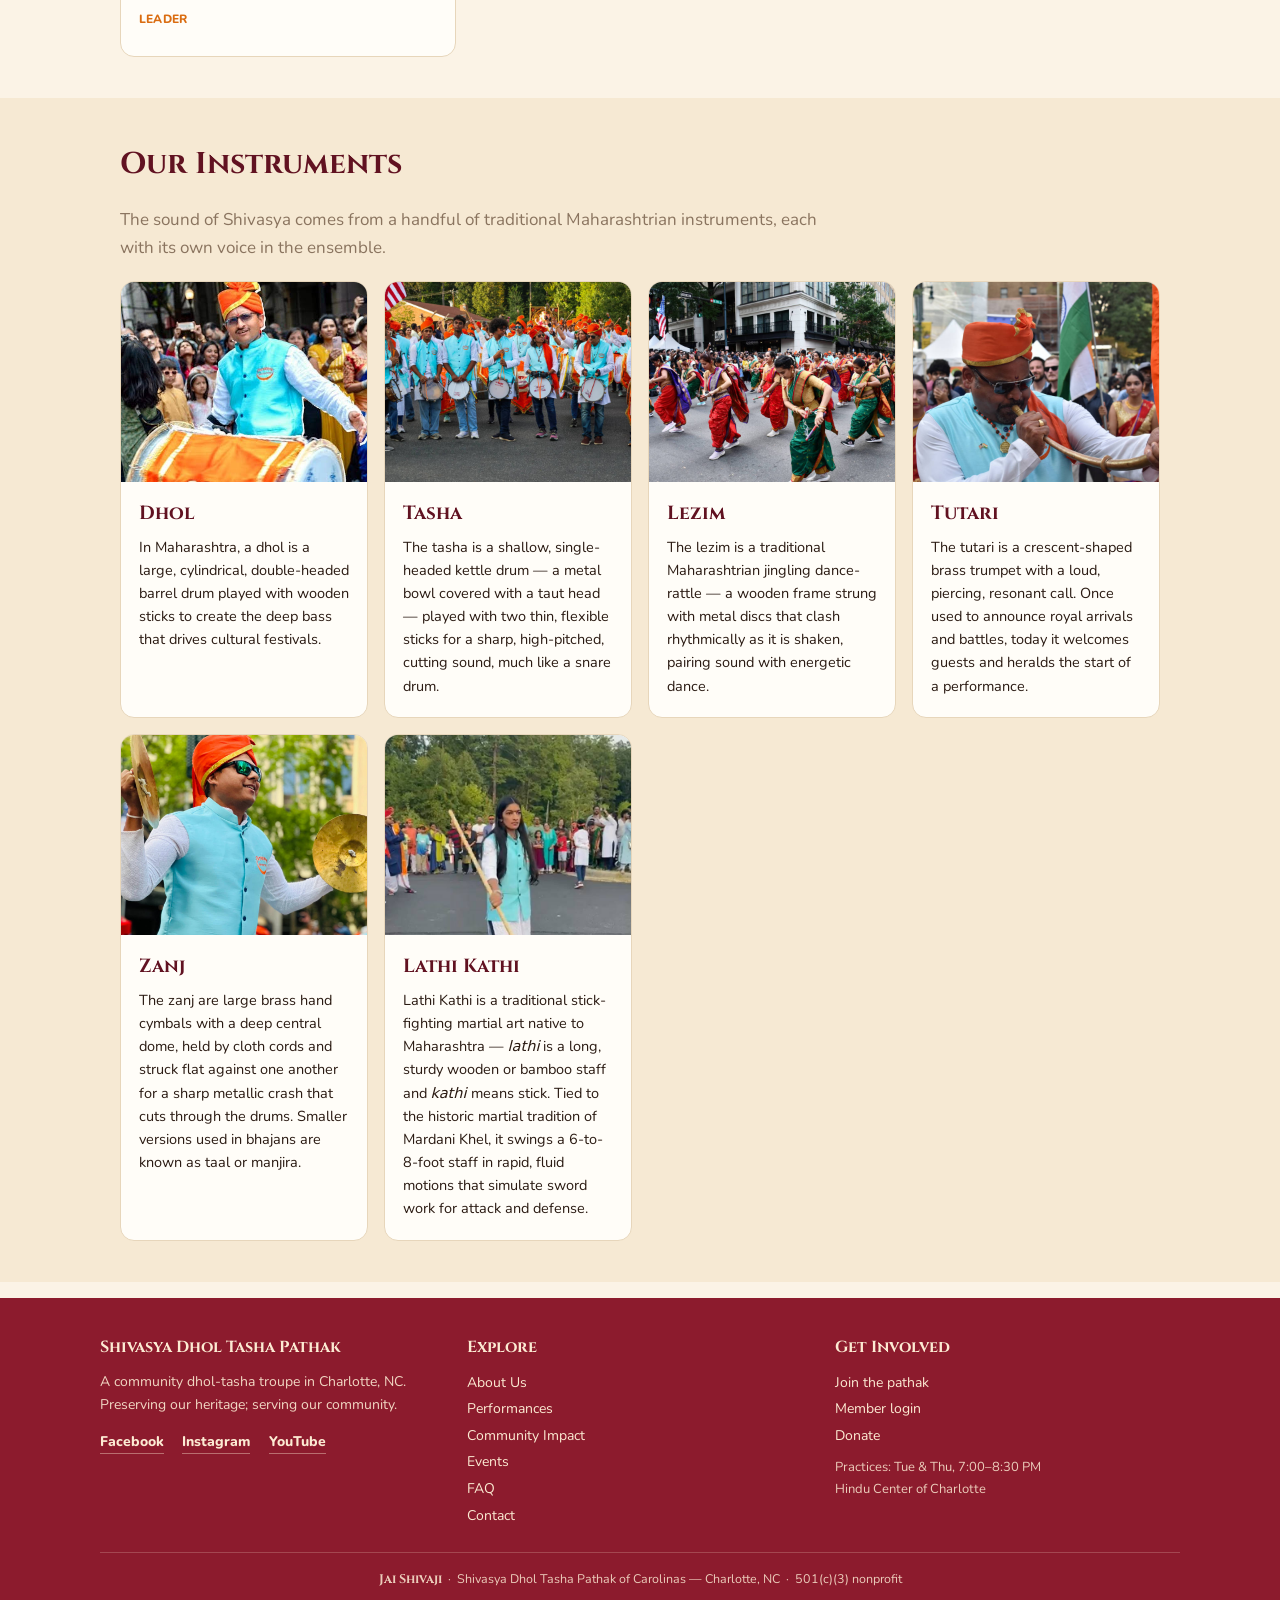
==== commit 33014c48: "Fix dhol/zanj crop to show faces; add Jayesh Mohite & Bhupesh Patki; Jaanvi first Co-Authored-By: Cl" ====
--- a/about.html
+++ b/about.html
@@ -56,7 +56,7 @@
     </div>
 
     <h2 style="margin-top:1.8rem">How It Started</h2>
-    <p>Shivasya's story began in 2013, founded by Pramod Hol&eacute; alongside Shantanu Wadodkar, Kedar Hinge, Dajiba Patil, Sachin Varule, and Poonam Kulkarni, with Nitu Patil leading the Lezim initiative. In the seasons that followed, leaders such as Pratapsinh Patil, Supriya Bhor, Mahesh Bhor, and Jeet Hiremath stepped up to build and nurture our community.</p>
+    <p>Shivasya's story began in 2013, founded by Pramod Hol&eacute; alongside Shantanu Wadodkar, Kedar Hinge, Dajiba Patil, Sachin Varule, and Poonam Kulkarni, with Nitu Patil leading the Lezim initiative. In the seasons that followed, leaders such as Pratapsinh Patil, Supriya Bhor, Mahesh Bhor, Jeet Hiremath, Jayesh Mohite, and Bhupesh Patki stepped up to build and nurture our community.</p>
     <p>Today, we are proud to be 80+ members strong and still growing. We hold rehearsals twice a week, meeting Tuesdays and Thursdays from 7:00 to 8:30 PM, May through October, at the Hindu Center of Charlotte.</p>
     <p style="margin-top:1.2rem"><a href="contact.html" style="font-weight:800;color:var(--saffron)">Questions? &rarr;</a></p>
   </div>
@@ -117,7 +117,7 @@
     <p style="color:var(--muted);max-width:var(--read)">The sound of Shivasya comes from a handful of traditional Maharashtrian instruments, each with its own voice in the ensemble.</p>
     <div class="inst-grid">
       <div class="inst-card">
-        <img src="assets/instruments/dhol.jpg" alt="Dhol" loading="lazy">
+        <img src="assets/instruments/dhol.jpg" alt="Dhol" loading="lazy" style="object-position:center 14%">
         <div class="inst-body">
           <h3>Dhol</h3>
           <p>In Maharashtra, a dhol is a large, cylindrical, double-headed barrel drum played with wooden sticks to create the deep bass that drives cultural festivals.</p>
@@ -145,7 +145,7 @@
         </div>
       </div>
       <div class="inst-card">
-        <img src="assets/instruments/zanj.jpg" alt="Zanj" loading="lazy">
+        <img src="assets/instruments/zanj.jpg" alt="Zanj" loading="lazy" style="object-position:center 16%">
         <div class="inst-body">
           <h3>Zanj</h3>
           <p>The zanj are large brass hand cymbals with a deep central dome, held by cloth cords and struck flat against one another for a sharp metallic crash that cuts through the drums. Smaller versions used in bhajans are known as taal or manjira.</p>
